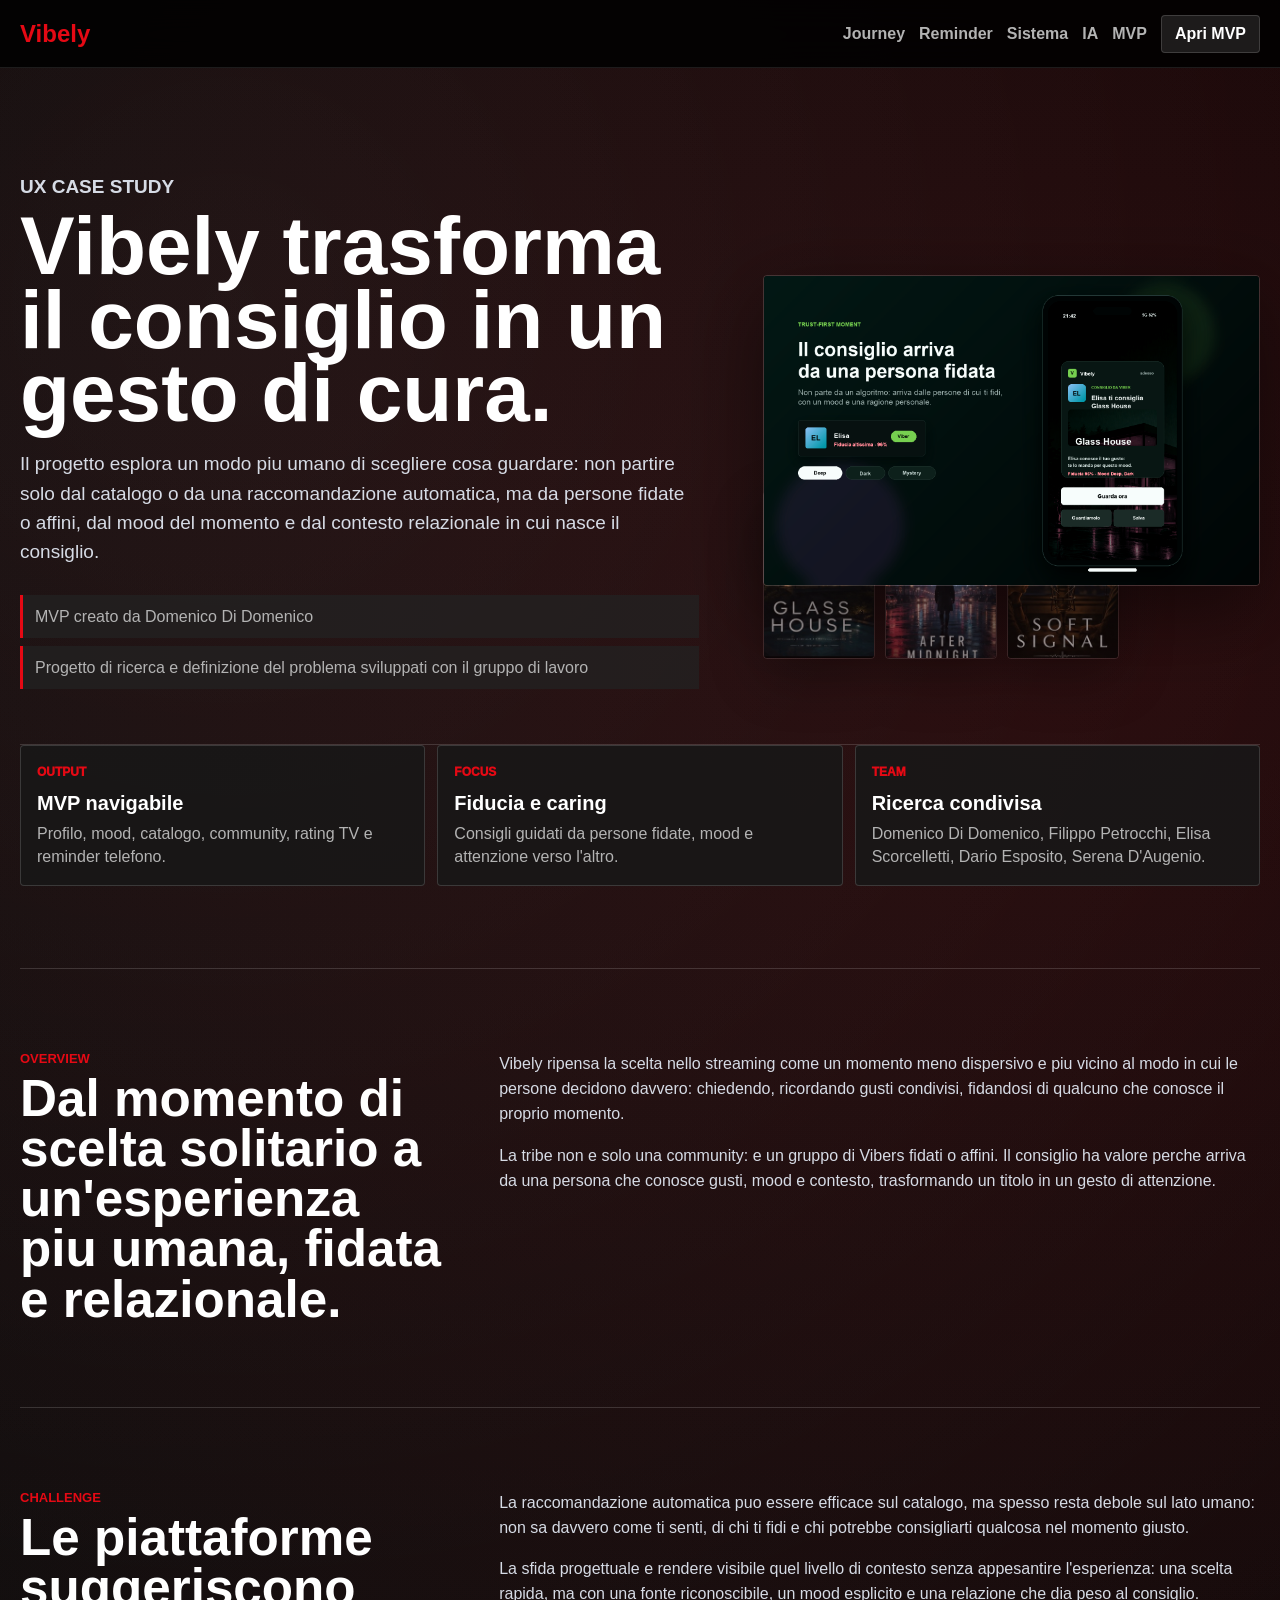
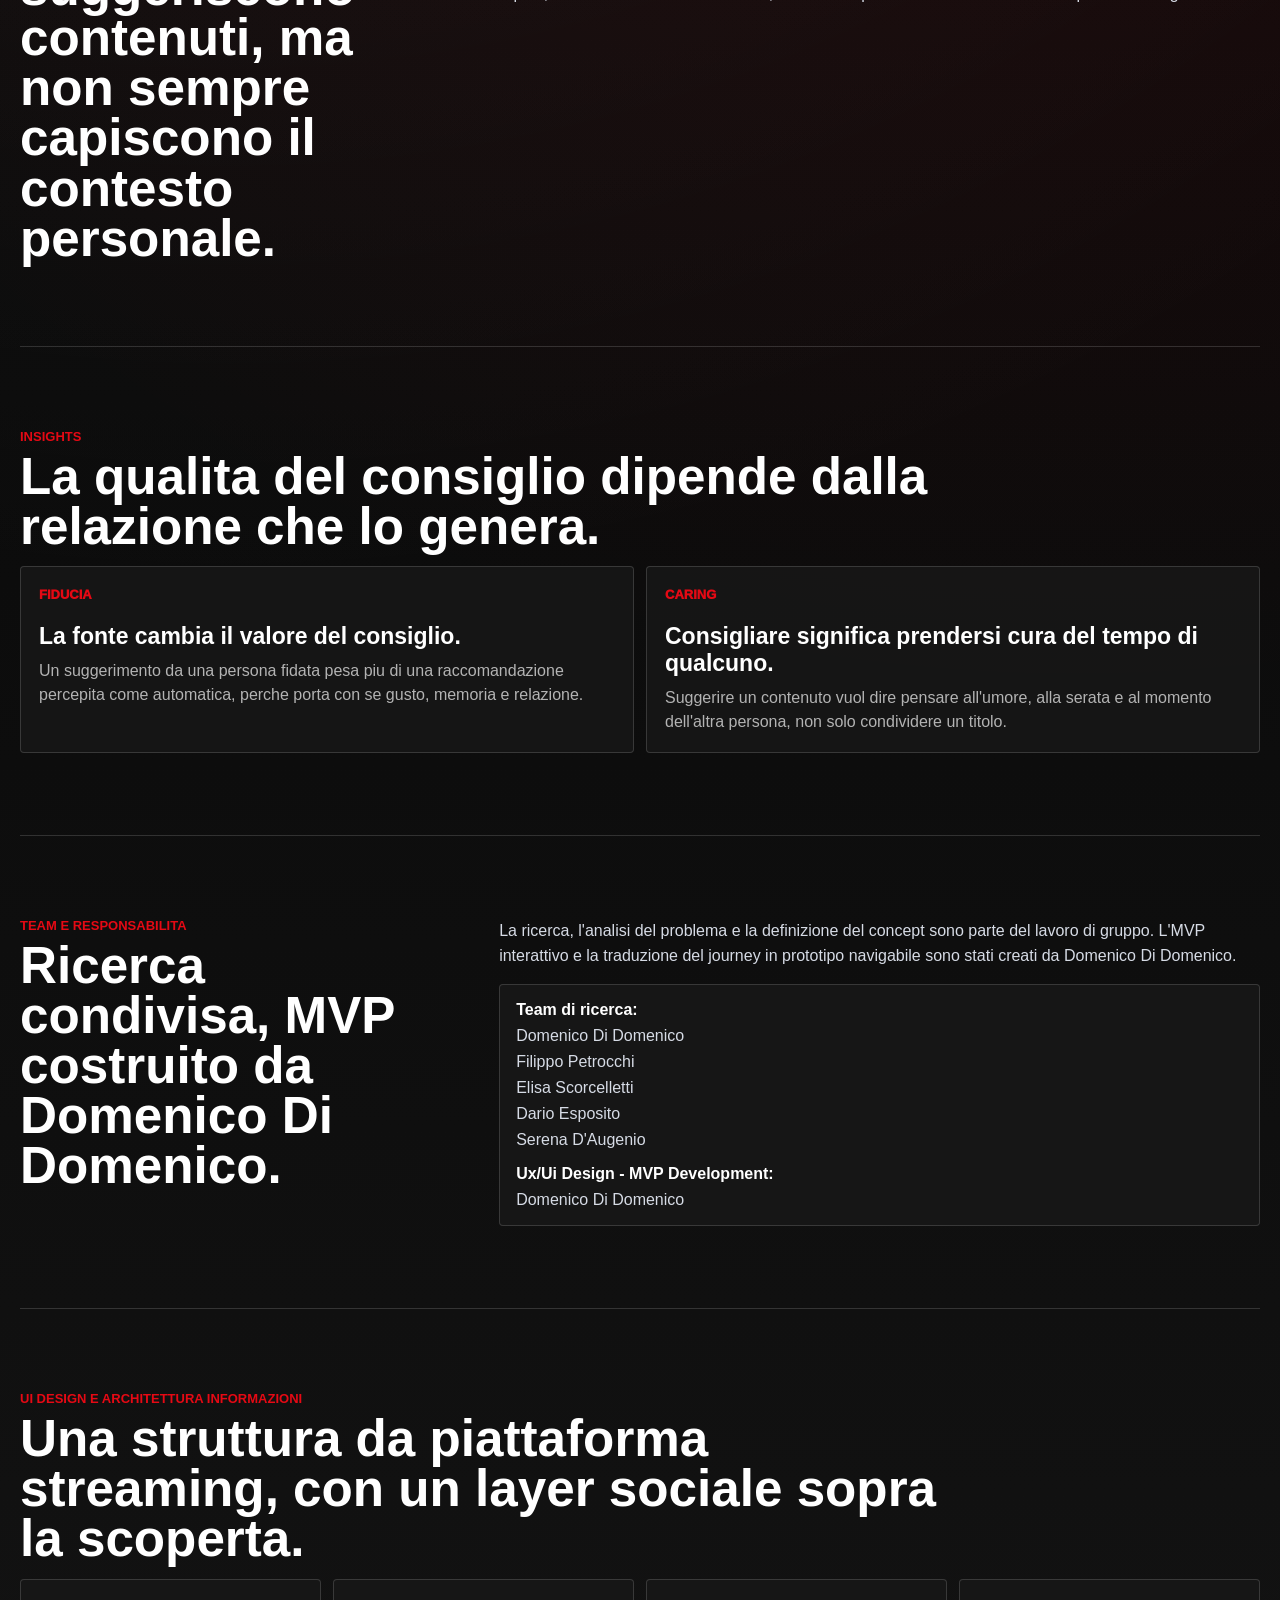
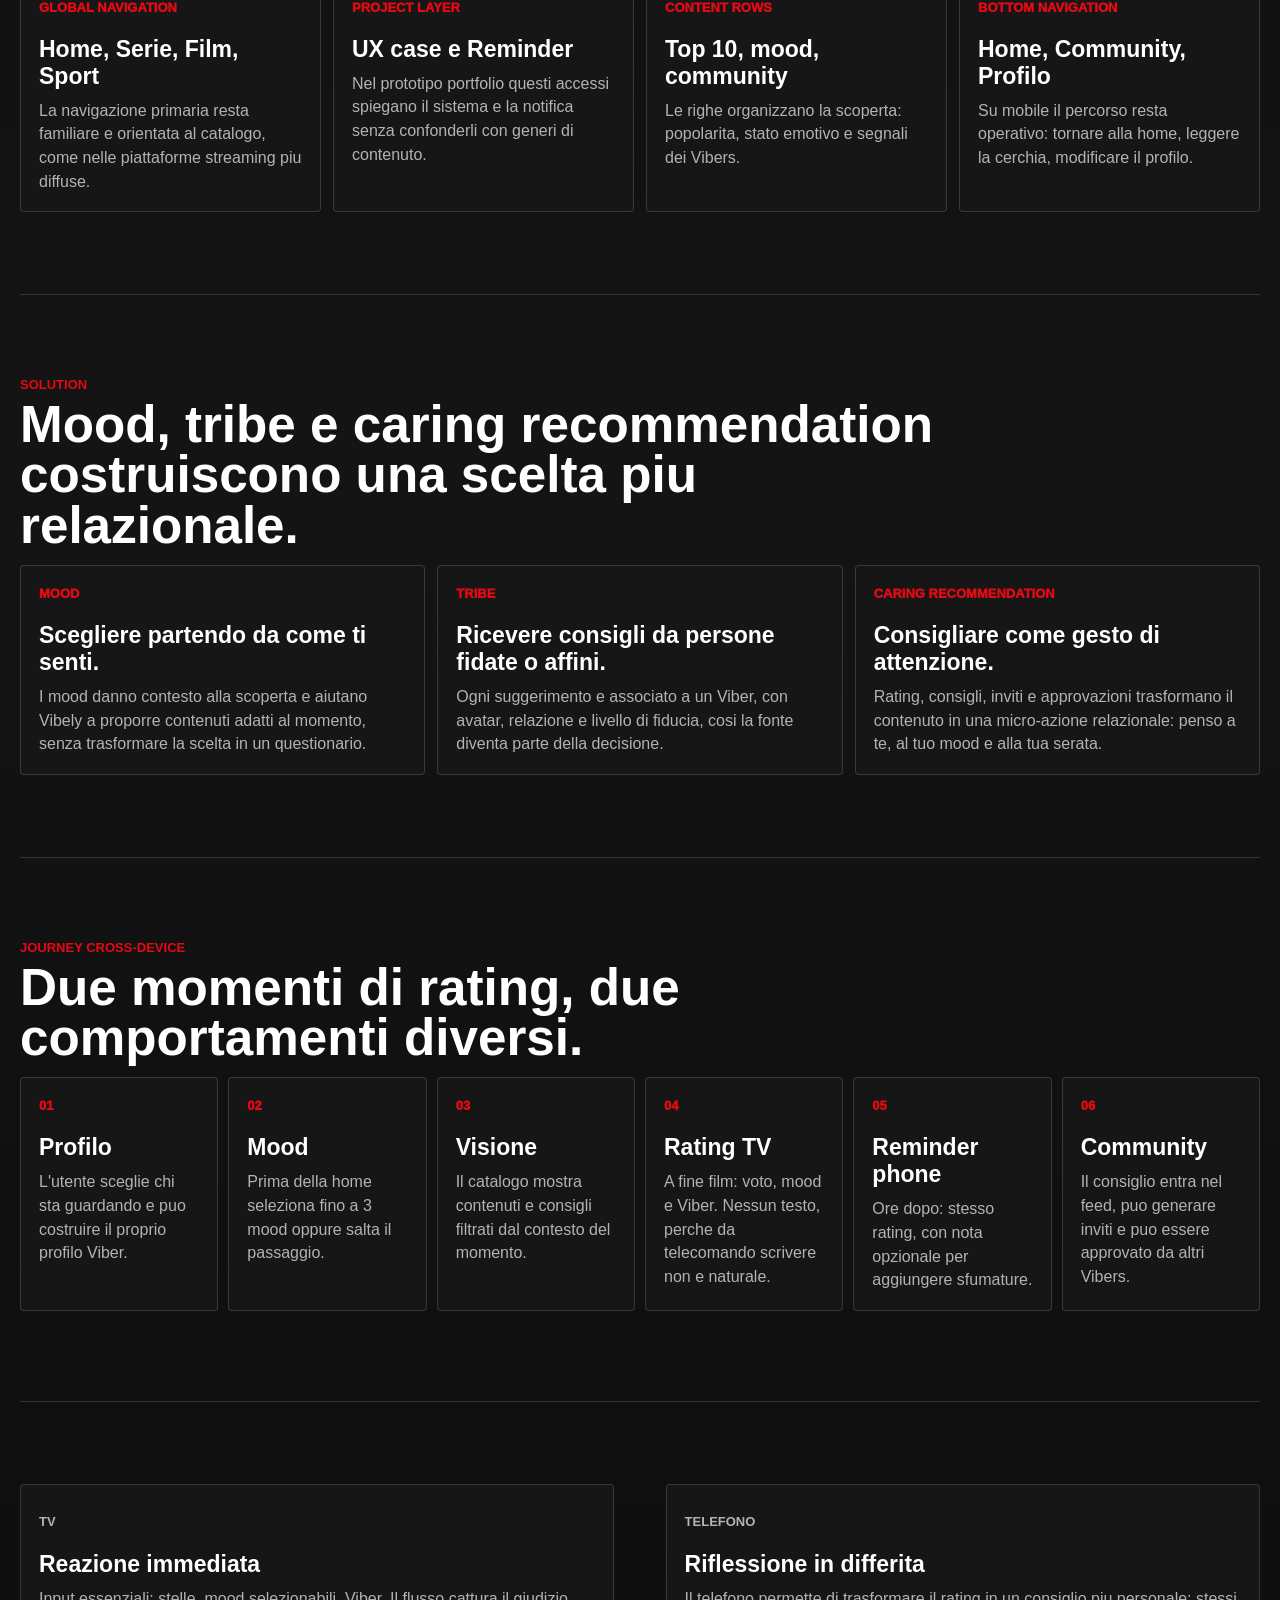
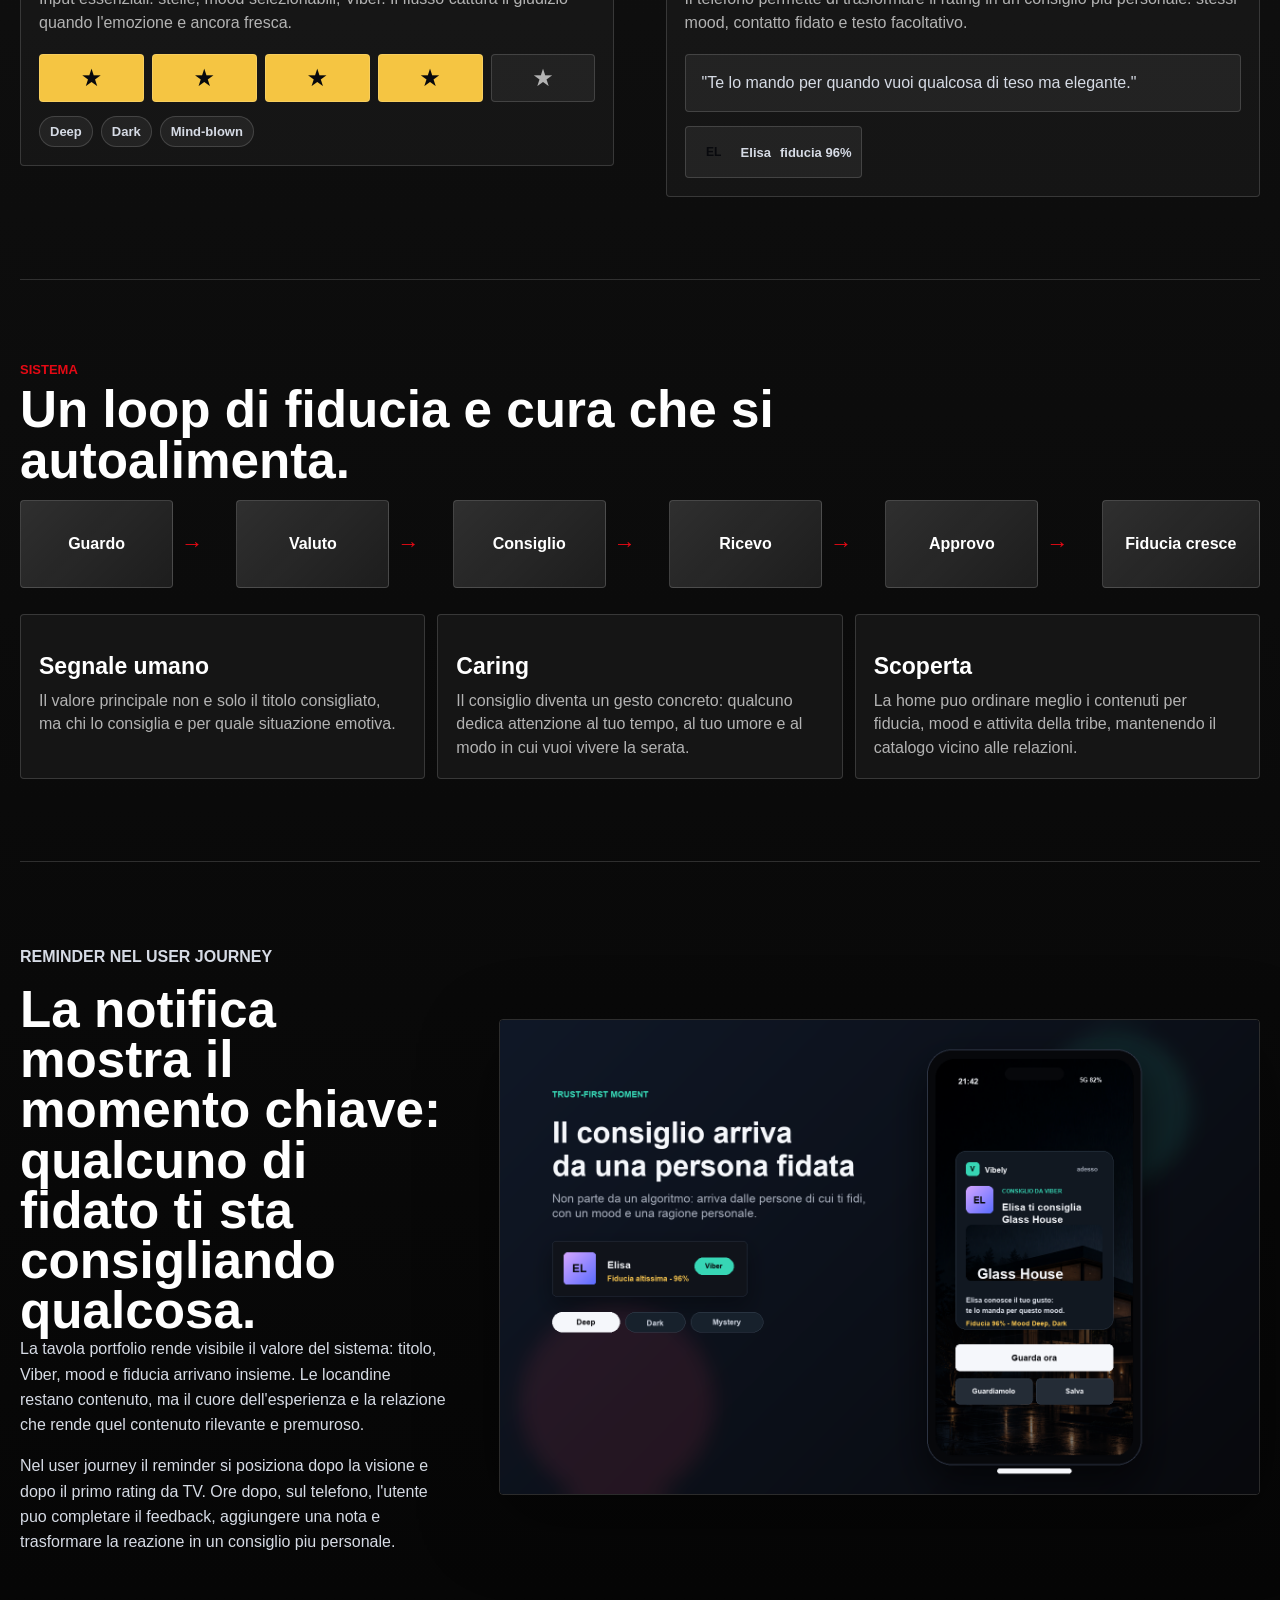
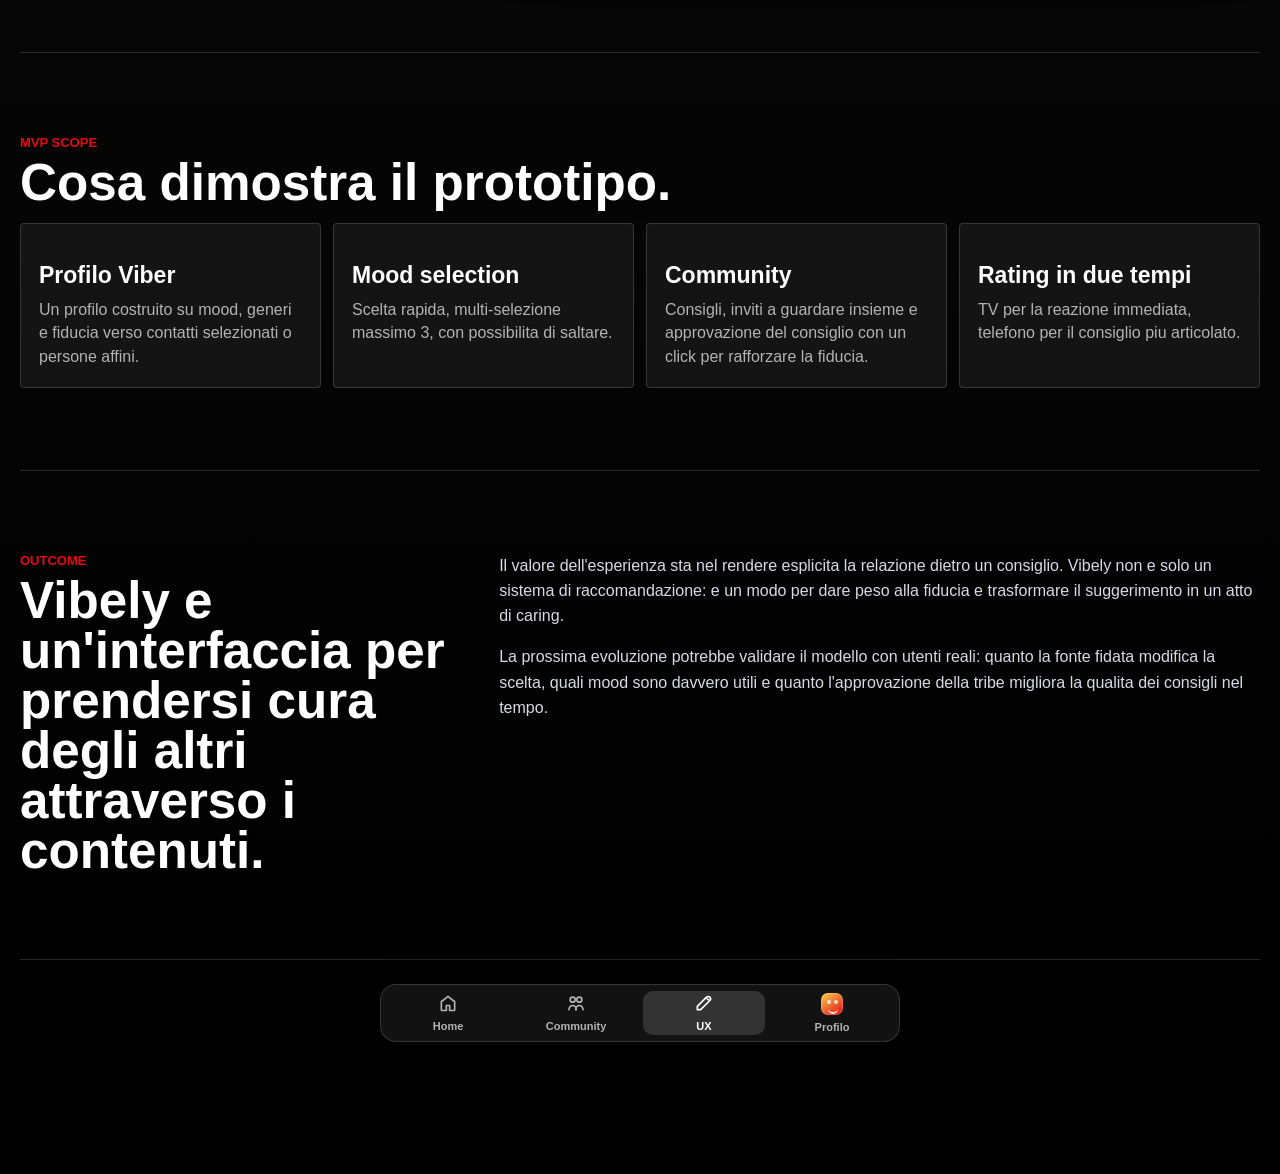
==== ux.html @ 6a9579b7 "Refine TV rating modal hierarchy" ====
<!doctype html>
<html lang="it">
  <head>
    <meta charset="utf-8" />
    <meta name="viewport" content="width=device-width, initial-scale=1" />
    <title>Vibely UX Case Study</title>
    <link rel="stylesheet" href="./styles.css?v=vibely-ui-8" />
  </head>
  <body class="ux-case-page">
    <main class="ux-case">
      <header class="ux-case-nav">
        <a class="wordmark" href="./index.html">Vibely</a>
        <nav aria-label="Navigazione case study">
          <a href="#journey">Journey</a>
          <a href="#reminder">Reminder</a>
          <a href="#system">Sistema</a>
          <a href="#information-architecture">IA</a>
          <a href="#mvp">MVP</a>
          <a class="ux-nav-cta" href="./index.html#home">Apri MVP</a>
        </nav>
      </header>

      <section class="ux-case-hero">
        <div class="ux-case-copy">
          <p class="eyebrow">UX case study</p>
          <h1>Vibely trasforma il consiglio in un gesto di cura.</h1>
          <p>
            Il progetto esplora un modo piu umano di scegliere cosa guardare: non partire solo dal catalogo o da una raccomandazione automatica, ma da persone fidate o affini, dal mood del momento e dal contesto relazionale in cui nasce il consiglio.
          </p>
          <div class="ux-credit-line">
            <span>MVP creato da Domenico Di Domenico</span>
            <span>Progetto di ricerca e definizione del problema sviluppati con il gruppo di lavoro</span>
          </div>
        </div>
        <figure class="ux-trust-visual" aria-label="Notifica di consiglio ricevuto e locandine fittizie Vibely">
          <img class="ux-notification-image" src="./assets/vibely-notifica-consiglio-portfolio.png" alt="Mockup portfolio della notifica di consiglio ricevuto da un Viber" />
          <div class="ux-poster-strip" aria-hidden="true">
            <img src="./assets/posters/glass-house.jpg" alt="" />
            <img src="./assets/posters/after-midnight.jpg" alt="" />
            <img src="./assets/posters/soft-signal.jpg" alt="" />
          </div>
        </figure>
      </section>

      <section class="ux-case-section ux-case-summary" aria-label="Sintesi progetto">
        <article>
          <span>Output</span>
          <strong>MVP navigabile</strong>
          <p>Profilo, mood, catalogo, community, rating TV e reminder telefono.</p>
        </article>
        <article>
          <span>Focus</span>
          <strong>Fiducia e caring</strong>
          <p>Consigli guidati da persone fidate, mood e attenzione verso l'altro.</p>
        </article>
        <article>
          <span>Team</span>
          <strong>Ricerca condivisa</strong>
          <p>Domenico Di Domenico, Filippo Petrocchi, Elisa Scorcelletti, Dario Esposito, Serena D'Augenio.</p>
        </article>
      </section>

      <section class="ux-case-section ux-two-columns">
        <div>
          <p class="eyebrow">Overview</p>
          <h2>Dal momento di scelta solitario a un'esperienza piu umana, fidata e relazionale.</h2>
        </div>
        <div class="ux-rich-text">
          <p>
            Vibely ripensa la scelta nello streaming come un momento meno dispersivo e piu vicino al modo in cui le persone decidono davvero: chiedendo, ricordando gusti condivisi, fidandosi di qualcuno che conosce il proprio momento.
          </p>
          <p>
            La tribe non e solo una community: e un gruppo di Vibers fidati o affini. Il consiglio ha valore perche arriva da una persona che conosce gusti, mood e contesto, trasformando un titolo in un gesto di attenzione.
          </p>
        </div>
      </section>

      <section class="ux-case-section ux-two-columns">
        <div>
          <p class="eyebrow">Challenge</p>
          <h2>Le piattaforme suggeriscono contenuti, ma non sempre capiscono il contesto personale.</h2>
        </div>
        <div class="ux-rich-text">
          <p>
            La raccomandazione automatica puo essere efficace sul catalogo, ma spesso resta debole sul lato umano: non sa davvero come ti senti, di chi ti fidi e chi potrebbe consigliarti qualcosa nel momento giusto.
          </p>
          <p>
            La sfida progettuale e rendere visibile quel livello di contesto senza appesantire l'esperienza: una scelta rapida, ma con una fonte riconoscibile, un mood esplicito e una relazione che dia peso al consiglio.
          </p>
        </div>
      </section>

      <section class="ux-case-section">
        <div class="section-head ux-section-head">
          <div>
            <p class="eyebrow">Insights</p>
            <h2>La qualita del consiglio dipende dalla relazione che lo genera.</h2>
          </div>
        </div>
        <div class="ux-principles ux-two-insights">
          <article>
            <span>Fiducia</span>
            <h3>La fonte cambia il valore del consiglio.</h3>
            <p>Un suggerimento da una persona fidata pesa piu di una raccomandazione percepita come automatica, perche porta con se gusto, memoria e relazione.</p>
          </article>
          <article>
            <span>Caring</span>
            <h3>Consigliare significa prendersi cura del tempo di qualcuno.</h3>
            <p>Suggerire un contenuto vuol dire pensare all'umore, alla serata e al momento dell'altra persona, non solo condividere un titolo.</p>
          </article>
        </div>
      </section>

      <section class="ux-case-section ux-two-columns">
        <div>
          <p class="eyebrow">Team e responsabilita</p>
          <h2>Ricerca condivisa, MVP costruito da Domenico Di Domenico.</h2>
        </div>
        <div class="ux-rich-text">
          <p>
            La ricerca, l'analisi del problema e la definizione del concept sono parte del lavoro di gruppo. L'MVP interattivo e la traduzione del journey in prototipo navigabile sono stati creati da Domenico Di Domenico.
          </p>
          <div class="team-callout">
            <strong>Team di ricerca:</strong>
            <span>Domenico Di Domenico</span>
            <span>Filippo Petrocchi</span>
            <span>Elisa Scorcelletti</span>
            <span>Dario Esposito</span>
            <span>Serena D'Augenio</span>
            <strong>Ux/Ui Design - MVP Development:</strong>
            <span>Domenico Di Domenico</span>
          </div>
        </div>
      </section>

      <section id="information-architecture" class="ux-case-section">
        <div class="section-head ux-section-head">
          <div>
            <p class="eyebrow">UI design e architettura informazioni</p>
            <h2>Una struttura da piattaforma streaming, con un layer sociale sopra la scoperta.</h2>
          </div>
        </div>
        <div class="ux-ia-grid">
          <article>
            <span>Global navigation</span>
            <h3>Home, Serie, Film, Sport</h3>
            <p>La navigazione primaria resta familiare e orientata al catalogo, come nelle piattaforme streaming piu diffuse.</p>
          </article>
          <article>
            <span>Project layer</span>
            <h3>UX case e Reminder</h3>
            <p>Nel prototipo portfolio questi accessi spiegano il sistema e la notifica senza confonderli con generi di contenuto.</p>
          </article>
          <article>
            <span>Content rows</span>
            <h3>Top 10, mood, community</h3>
            <p>Le righe organizzano la scoperta: popolarita, stato emotivo e segnali dei Vibers.</p>
          </article>
          <article>
            <span>Bottom navigation</span>
            <h3>Home, Community, Profilo</h3>
            <p>Su mobile il percorso resta operativo: tornare alla home, leggere la cerchia, modificare il profilo.</p>
          </article>
        </div>
      </section>

      <section class="ux-case-section">
        <div class="section-head ux-section-head">
          <div>
            <p class="eyebrow">Solution</p>
            <h2>Mood, tribe e caring recommendation costruiscono una scelta piu relazionale.</h2>
          </div>
        </div>
        <div class="ux-principles">
          <article>
            <span>Mood</span>
            <h3>Scegliere partendo da come ti senti.</h3>
            <p>I mood danno contesto alla scoperta e aiutano Vibely a proporre contenuti adatti al momento, senza trasformare la scelta in un questionario.</p>
          </article>
          <article>
            <span>Tribe</span>
            <h3>Ricevere consigli da persone fidate o affini.</h3>
            <p>Ogni suggerimento e associato a un Viber, con avatar, relazione e livello di fiducia, cosi la fonte diventa parte della decisione.</p>
          </article>
          <article>
            <span>Caring recommendation</span>
            <h3>Consigliare come gesto di attenzione.</h3>
            <p>Rating, consigli, inviti e approvazioni trasformano il contenuto in una micro-azione relazionale: penso a te, al tuo mood e alla tua serata.</p>
          </article>
        </div>
      </section>

      <section id="journey" class="ux-case-section">
        <div class="section-head ux-section-head">
          <div>
            <p class="eyebrow">Journey cross-device</p>
            <h2>Due momenti di rating, due comportamenti diversi.</h2>
          </div>
        </div>
        <div class="ux-journey-map">
          <article>
            <span>01</span>
            <h3>Profilo</h3>
            <p>L'utente sceglie chi sta guardando e puo costruire il proprio profilo Viber.</p>
          </article>
          <article>
            <span>02</span>
            <h3>Mood</h3>
            <p>Prima della home seleziona fino a 3 mood oppure salta il passaggio.</p>
          </article>
          <article>
            <span>03</span>
            <h3>Visione</h3>
            <p>Il catalogo mostra contenuti e consigli filtrati dal contesto del momento.</p>
          </article>
          <article>
            <span>04</span>
            <h3>Rating TV</h3>
            <p>A fine film: voto, mood e Viber. Nessun testo, perche da telecomando scrivere non e naturale.</p>
          </article>
          <article>
            <span>05</span>
            <h3>Reminder phone</h3>
            <p>Ore dopo: stesso rating, con nota opzionale per aggiungere sfumature.</p>
          </article>
          <article>
            <span>06</span>
            <h3>Community</h3>
            <p>Il consiglio entra nel feed, puo generare inviti e puo essere approvato da altri Vibers.</p>
          </article>
        </div>
      </section>

      <section class="ux-case-section ux-split-panel">
        <div class="ux-device-card">
          <p class="eyebrow">TV</p>
          <h3>Reazione immediata</h3>
          <p>Input essenziali: stelle, mood selezionabili, Viber. Il flusso cattura il giudizio quando l'emozione e ancora fresca.</p>
          <div class="ux-mini-control">
            <span class="is-active">★</span>
            <span class="is-active">★</span>
            <span class="is-active">★</span>
            <span class="is-active">★</span>
            <span>★</span>
          </div>
          <div class="ux-chip-row">
            <span>Deep</span>
            <span>Dark</span>
            <span>Mind-blown</span>
          </div>
        </div>
        <div class="ux-device-card">
          <p class="eyebrow">Telefono</p>
          <h3>Riflessione in differita</h3>
          <p>Il telefono permette di trasformare il rating in un consiglio piu personale: stessi mood, contatto fidato e testo facoltativo.</p>
          <div class="ux-note-preview">"Te lo mando per quando vuoi qualcosa di teso ma elegante."</div>
          <div class="ux-viber-mini">
            <span class="viber-avatar tiny-avatar">EL</span>
            <strong>Elisa</strong>
            <span>fiducia 96%</span>
          </div>
        </div>
      </section>

      <section id="system" class="ux-case-section">
        <div class="section-head ux-section-head">
          <div>
            <p class="eyebrow">Sistema</p>
            <h2>Un loop di fiducia e cura che si autoalimenta.</h2>
          </div>
        </div>
        <div class="ux-system-loop" aria-label="Loop del sistema Vibely">
          <div class="ux-loop-node">Guardo</div>
          <div class="ux-loop-arrow">→</div>
          <div class="ux-loop-node">Valuto</div>
          <div class="ux-loop-arrow">→</div>
          <div class="ux-loop-node">Consiglio</div>
          <div class="ux-loop-arrow">→</div>
          <div class="ux-loop-node">Ricevo</div>
          <div class="ux-loop-arrow">→</div>
          <div class="ux-loop-node">Approvo</div>
          <div class="ux-loop-arrow">→</div>
          <div class="ux-loop-node">Fiducia cresce</div>
        </div>
        <div class="ux-system-explainer">
          <article>
            <h3>Segnale umano</h3>
            <p>Il valore principale non e solo il titolo consigliato, ma chi lo consiglia e per quale situazione emotiva.</p>
          </article>
          <article>
            <h3>Caring</h3>
            <p>Il consiglio diventa un gesto concreto: qualcuno dedica attenzione al tuo tempo, al tuo umore e al modo in cui vuoi vivere la serata.</p>
          </article>
          <article>
            <h3>Scoperta</h3>
            <p>La home puo ordinare meglio i contenuti per fiducia, mood e attivita della tribe, mantenendo il catalogo vicino alle relazioni.</p>
          </article>
        </div>
      </section>

      <section id="reminder" class="ux-case-section ux-image-section">
        <div>
          <p class="eyebrow">Reminder nel user journey</p>
          <h2>La notifica mostra il momento chiave: qualcuno di fidato ti sta consigliando qualcosa.</h2>
          <p>
            La tavola portfolio rende visibile il valore del sistema: titolo, Viber, mood e fiducia arrivano insieme. Le locandine restano contenuto, ma il cuore dell'esperienza e la relazione che rende quel contenuto rilevante e premuroso.
          </p>
          <p>
            Nel user journey il reminder si posiziona dopo la visione e dopo il primo rating da TV. Ore dopo, sul telefono, l'utente puo completare il feedback, aggiungere una nota e trasformare la reazione in un consiglio piu personale.
          </p>
        </div>
        <figure>
          <img src="./assets/vibely-notifica-consiglio-portfolio.png" alt="Mockup portfolio della notifica di consiglio ricevuto da un Viber" />
        </figure>
      </section>

      <section id="mvp" class="ux-case-section">
        <div class="section-head ux-section-head">
          <div>
            <p class="eyebrow">MVP scope</p>
            <h2>Cosa dimostra il prototipo.</h2>
          </div>
        </div>
        <div class="ux-scope-grid">
          <article>
            <h3>Profilo Viber</h3>
            <p>Un profilo costruito su mood, generi e fiducia verso contatti selezionati o persone affini.</p>
          </article>
          <article>
            <h3>Mood selection</h3>
            <p>Scelta rapida, multi-selezione massimo 3, con possibilita di saltare.</p>
          </article>
          <article>
            <h3>Community</h3>
            <p>Consigli, inviti a guardare insieme e approvazione del consiglio con un click per rafforzare la fiducia.</p>
          </article>
          <article>
            <h3>Rating in due tempi</h3>
            <p>TV per la reazione immediata, telefono per il consiglio piu articolato.</p>
          </article>
        </div>
      </section>

      <section class="ux-case-section ux-two-columns ux-closing">
        <div>
          <p class="eyebrow">Outcome</p>
          <h2>Vibely e un'interfaccia per prendersi cura degli altri attraverso i contenuti.</h2>
        </div>
        <div class="ux-rich-text">
          <p>
            Il valore dell'esperienza sta nel rendere esplicita la relazione dietro un consiglio. Vibely non e solo un sistema di raccomandazione: e un modo per dare peso alla fiducia e trasformare il suggerimento in un atto di caring.
          </p>
          <p>
            La prossima evoluzione potrebbe validare il modello con utenti reali: quanto la fonte fidata modifica la scelta, quali mood sono davvero utili e quanto l'approvazione della tribe migliora la qualita dei consigli nel tempo.
          </p>
        </div>
      </section>

      <nav class="bottom-nav ux-bottom-nav" aria-label="Navigazione principale">
        <a class="bottom-nav-item" href="./index.html#home">
          <span class="bottom-nav-icon" aria-hidden="true">
            <svg viewBox="0 0 24 24"><path d="M4 10.5 12 4l8 6.5V20a1 1 0 0 1-1 1h-5v-6h-4v6H5a1 1 0 0 1-1-1z" /></svg>
          </span>
          <span>Home</span>
        </a>
        <a class="bottom-nav-item" href="./index.html#communitySection">
          <span class="bottom-nav-icon" aria-hidden="true">
            <svg viewBox="0 0 24 24"><path d="M8 11a3 3 0 1 0 0-6 3 3 0 0 0 0 6Zm8 0a3 3 0 1 0 0-6 3 3 0 0 0 0 6ZM3.5 20c.5-3.2 2-5 4.5-5s4 1.8 4.5 5M11.5 20c.5-3.2 2-5 4.5-5s4 1.8 4.5 5" /></svg>
          </span>
          <span>Community</span>
        </a>
        <a class="bottom-nav-item is-active" href="./ux.html">
          <span class="bottom-nav-icon" aria-hidden="true">
            <svg viewBox="0 0 24 24"><path d="M4 20h4l11-11a2.8 2.8 0 0 0-4-4L4 16v4Zm11-14 3 3" /></svg>
          </span>
          <span>UX</span>
        </a>
        <a class="bottom-nav-item" href="./index.html#profiles">
          <span class="bottom-profile-face" aria-hidden="true"></span>
          <span>Profilo</span>
        </a>
      </nav>
    </main>
  </body>
</html>
---- styles.css ----
:root {
  color-scheme: dark;
  --bg: #000000;
  --panel: #181818;
  --panel-strong: #232323;
  --ink: #ffffff;
  --muted: #b3b3b3;
  --soft: #808080;
  --line: rgba(255, 255, 255, 0.15);
  --accent: #e50914;
  --accent-2: #e50914;
  --accent-soft: rgba(229, 9, 20, 0.16);
  --accent-line: rgba(229, 9, 20, 0.42);
  --gold: #f5c542;
  --grey-900: #141414;
  --grey-850: #181818;
  --grey-800: #232323;
  --grey-700: #2a2a2a;
  --grey-600: #333333;
  --white-15: rgba(255, 255, 255, 0.15);
  --white-20: rgba(255, 255, 255, 0.2);
  --white-30: rgba(255, 255, 255, 0.3);
  --white-50: rgba(255, 255, 255, 0.5);
  --radius: 4px;
  font-family: "Helvetica Neue", Arial, system-ui, -apple-system, BlinkMacSystemFont, "Segoe UI", sans-serif;
}

* {
  box-sizing: border-box;
}

html {
  width: 100%;
  overflow-x: hidden;
}

body {
  margin: 0;
  width: 100%;
  min-height: 100vh;
  overflow-x: hidden;
  background: var(--bg);
  color: var(--ink);
}

button,
input {
  font: inherit;
}

button {
  cursor: pointer;
}

button:hover,
a:hover {
  transition: background-color 160ms ease, border-color 160ms ease, color 160ms ease, transform 160ms ease;
}

.sr-only {
  position: absolute;
  width: 1px;
  height: 1px;
  margin: -1px;
  overflow: hidden;
  clip: rect(0 0 0 0);
  white-space: nowrap;
  border: 0;
  padding: 0;
}

.hidden {
  display: none !important;
}

.app {
  min-height: 100vh;
  width: 100%;
  overflow-x: hidden;
}

.profile-view {
  min-height: 100vh;
  display: grid;
  place-items: center;
  padding: 88px 48px 72px;
  background:
    radial-gradient(circle at 52% 10%, rgba(255, 255, 255, 0.055), transparent 28%),
    radial-gradient(circle at 14% 16%, rgba(229, 9, 20, 0.12), transparent 24%),
    linear-gradient(180deg, #141414 0%, #0b0b0b 46%, #000000 100%);
  position: relative;
  overflow: hidden;
}

.profile-view::before {
  content: "";
  position: absolute;
  inset: 0;
  height: auto;
  background:
    linear-gradient(90deg, rgba(255, 255, 255, 0.035) 0 1px, transparent 1px 120px),
    linear-gradient(180deg, rgba(255, 255, 255, 0.025), transparent 42%);
  opacity: 0.16;
  pointer-events: none;
}

.brand-mark {
  position: absolute;
  top: 28px;
  left: 32px;
  color: var(--accent);
  font-size: 28px;
  font-weight: 800;
  letter-spacing: 0;
  z-index: 1;
}

.profile-feature {
  display: none;
  position: absolute;
  left: clamp(24px, 6vw, 90px);
  top: 20vh;
  z-index: 1;
  max-width: 520px;
  color: var(--ink);
}

.profile-feature strong {
  display: block;
  margin-top: 14px;
  font-size: clamp(46px, 7vw, 92px);
  line-height: 0.92;
}

.profile-feature p {
  margin: 12px 0 0;
  color: #d6dbe5;
  font-size: clamp(17px, 2vw, 22px);
  line-height: 1.35;
}

.top-badge {
  width: fit-content;
  display: inline-flex;
  align-items: center;
  min-height: 30px;
  border-radius: 4px;
  color: #fff;
  background: #e50914;
  padding: 0 9px;
  font-size: 12px;
  font-weight: 950;
  text-transform: uppercase;
}

.profile-panel {
  width: min(1040px, 100%);
  position: relative;
  z-index: 1;
  text-align: center;
}

.profile-panel h1 {
  margin: 0 0 34px;
  color: rgba(255, 255, 255, 0.9);
  font-size: clamp(42px, 4.2vw, 66px);
  font-weight: 500;
  line-height: 1.04;
  letter-spacing: 0;
}

.profiles {
  display: grid;
  grid-template-columns: repeat(5, minmax(126px, 1fr));
  gap: clamp(18px, 2.1vw, 34px);
}

.profile-card {
  border: 1px solid transparent;
  background: transparent;
  color: var(--muted);
  display: grid;
  gap: 14px;
  justify-items: center;
  min-width: 0;
  padding: 0;
  font-size: clamp(17px, 1.5vw, 24px);
  font-weight: 700;
  line-height: 1.15;
}

.profile-card:hover,
.profile-card:focus-visible {
  color: var(--ink);
  outline: none;
}

.profile-card:hover .avatar,
.profile-card:focus-visible .avatar,
.profile-card:hover .add-icon,
.profile-card:focus-visible .add-icon,
.profile-card:hover .edit-icon,
.profile-card:focus-visible .edit-icon {
  border-color: rgba(255, 255, 255, 0.92);
  transform: scale(1.04);
}

.avatar,
.add-icon,
.edit-icon {
  width: clamp(126px, 10vw, 168px);
  aspect-ratio: 1;
  border: 4px solid rgba(255, 255, 255, 0.08);
  border-radius: var(--radius);
  display: grid;
  place-items: center;
  transition: 180ms ease;
}

.avatar {
  position: relative;
  overflow: hidden;
}

.avatar::before,
.avatar::after {
  content: "";
  position: absolute;
}

.avatar::before {
  width: 18%;
  height: 18%;
  top: 31%;
  left: 24%;
  border-radius: 999px;
  background: rgba(255, 255, 255, 0.72);
  box-shadow: 54px 0 0 rgba(255, 255, 255, 0.72);
}

.avatar::after {
  width: 48%;
  height: 18%;
  left: 27%;
  top: 55%;
  border-bottom: 6px solid rgba(255, 255, 255, 0.78);
  border-radius: 0 0 999px 999px;
}

.avatar-one {
  background: linear-gradient(145deg, #f5d34a 0%, #f6a81a 42%, #e50914 100%);
}

.avatar-two {
  background: linear-gradient(145deg, #7c3aed 0%, #ec4899 100%);
}

.avatar-three {
  background:
    linear-gradient(90deg, rgba(255, 255, 255, 0.18), transparent 24%),
    linear-gradient(145deg, #22c1c3 0%, #2f80ed 48%, #b79cff 100%);
}

.add-icon {
  color: var(--muted);
  background: transparent;
  font-size: 76px;
  line-height: 1;
}

.edit-icon {
  color: var(--ink);
  background: var(--grey-700);
  font-size: 42px;
}

.builder-entry {
  margin-top: 34px;
  min-height: 46px;
  border: 1px solid var(--line);
  border-radius: var(--radius);
  color: var(--ink);
  background: rgba(255, 255, 255, 0.08);
  padding: 0 18px;
  font-weight: 850;
}

.case-study-link {
  width: fit-content;
  min-height: 44px;
  display: inline-flex;
  align-items: center;
  justify-content: center;
  margin-top: 22px;
  border: 1px solid rgba(255, 255, 255, 0.34);
  border-radius: var(--radius);
  color: var(--ink);
  background: transparent;
  padding: 0 18px;
  text-decoration: none;
  font-size: 16px;
  font-weight: 700;
}

.case-study-link:hover,
.case-study-link:focus-visible,
.builder-entry:hover,
.builder-entry:focus-visible {
  border-color: var(--white-50);
  background: rgba(255, 255, 255, 0.12);
}

.mood-entry-view {
  height: 100dvh;
  min-height: 100dvh;
  overflow: hidden;
  background:
    radial-gradient(circle at 18% 18%, rgba(229, 9, 20, 0.2), transparent 28%),
    radial-gradient(circle at 82% 22%, rgba(255, 255, 255, 0.08), transparent 24%),
    linear-gradient(140deg, #181818 0%, #000000 72%);
}

.mood-entry-shell {
  width: min(1120px, calc(100% - 36px));
  height: calc(100dvh - 72px);
  margin: 0 auto;
  padding: clamp(24px, 4vh, 42px) 0 18px;
  display: grid;
  grid-template-rows: auto auto auto minmax(0, 1fr) auto;
  overflow: hidden;
}

.mood-entry-shell h1 {
  max-width: 780px;
  margin: 0;
  font-size: clamp(42px, 5.6vw, 78px);
  line-height: 0.98;
}

.mood-entry-shell > p:not(.eyebrow) {
  max-width: 620px;
  color: #d6dbe5;
  font-size: 16px;
  line-height: 1.45;
  margin: 14px 0 0;
}

.mood-entry-grid {
  display: grid;
  grid-template-columns: repeat(4, minmax(0, 1fr));
  gap: 12px;
  min-height: 0;
  margin-top: 22px;
  overflow-y: auto;
  padding-bottom: 8px;
  scrollbar-width: thin;
}

.mood-card {
  min-height: 118px;
  border: 1px solid rgba(255, 255, 255, 0.2);
  border-radius: var(--radius);
  color: var(--ink);
  background:
    linear-gradient(135deg, rgba(255, 255, 255, 0.08), rgba(255, 255, 255, 0.02)),
    var(--mood-bg);
  padding: 16px;
  text-align: left;
  display: grid;
  align-content: end;
  position: relative;
  overflow: hidden;
}

.mood-card::before {
  content: "";
  position: absolute;
  inset: 0;
  background: radial-gradient(circle at 78% 20%, rgba(255, 255, 255, 0.26), transparent 22%);
  opacity: 0.58;
}

.mood-card.is-selected {
  border-color: var(--accent-2);
  background:
    linear-gradient(135deg, rgba(255, 255, 255, 0.26), rgba(0, 0, 0, 0.02)),
    var(--mood-bg);
  box-shadow:
    inset 0 0 0 3px rgba(255, 255, 255, 0.76),
    0 6px 0 rgba(0, 0, 0, 0.82);
}

.mood-card.is-selected::after {
  content: "";
  position: absolute;
  top: 12px;
  right: 12px;
  z-index: 2;
  width: 10px;
  height: 16px;
  border-right: 3px solid var(--ink);
  border-bottom: 3px solid var(--ink);
  transform: rotate(45deg);
}

.mood-card strong,
.mood-card span {
  position: relative;
}

.mood-card strong {
  display: block;
  font-size: 20px;
}

.mood-card span {
  display: block;
  color: rgba(245, 247, 251, 0.72);
  margin-top: 6px;
}

.mood-entry-actions {
  display: flex;
  flex-wrap: wrap;
  gap: 10px;
  margin-top: 14px;
}

.builder-view {
  min-height: 100vh;
  background:
    radial-gradient(circle at 14% 18%, rgba(229, 9, 20, 0.14), transparent 28%),
    radial-gradient(circle at 82% 24%, rgba(229, 9, 20, 0.14), transparent 28%),
    linear-gradient(140deg, #141414 0%, #000000 70%);
}

.builder-topbar {
  display: flex;
  align-items: center;
  gap: 16px;
  min-height: 72px;
  padding: 14px clamp(16px, 4vw, 54px);
  border-bottom: 0;
  background: rgba(0, 0, 0, 0.82);
  backdrop-filter: blur(16px);
}

.topbar-skip {
  min-height: 44px;
  margin-left: auto;
  border: 1px solid var(--line);
  border-radius: var(--radius);
  color: var(--ink);
  background: rgba(255, 255, 255, 0.1);
  padding: 0 16px;
  font-weight: 820;
}

.builder-shell {
  width: min(1180px, calc(100% - 36px));
  margin: 0 auto;
  padding: 48px 0 72px;
  display: grid;
  grid-template-columns: minmax(280px, 0.82fr) minmax(0, 1.18fr);
  gap: 18px;
  align-items: start;
}

.builder-intro,
.builder-form {
  border: 1px solid rgba(255, 255, 255, 0.12);
  border-radius: var(--radius);
  background: rgba(24, 24, 24, 0.86);
  backdrop-filter: blur(18px);
}

.builder-intro {
  padding: clamp(22px, 4vw, 34px);
  position: sticky;
  top: 92px;
}

.builder-intro h1 {
  margin: 0;
  font-size: clamp(40px, 6vw, 76px);
  line-height: 0.95;
  letter-spacing: 0;
}

.builder-intro p {
  color: #d6dbe5;
  line-height: 1.55;
}

.viber-preview {
  margin-top: 28px;
  padding: 14px;
  border: 1px solid rgba(255, 255, 255, 0.15);
  border-radius: var(--radius);
  background: rgba(255, 255, 255, 0.07);
  display: grid;
  grid-template-columns: 58px 1fr;
  gap: 12px;
  align-items: center;
}

.preview-avatar {
  width: 58px;
  height: 58px;
  background: linear-gradient(135deg, #f5d34a, #e50914);
}

.viber-preview strong {
  display: block;
  font-size: 21px;
}

.viber-preview p {
  margin: 4px 0 0;
  color: var(--muted);
}

.builder-form {
  padding: clamp(18px, 3vw, 28px);
}

.builder-group {
  margin-top: 18px;
}

.builder-chips {
  display: flex;
  flex-wrap: wrap;
  gap: 9px;
}

.builder-chip {
  min-height: 44px;
  border: 1px solid rgba(255, 255, 255, 0.2);
  border-radius: 999px;
  color: var(--muted);
  background: rgba(255, 255, 255, 0.06);
  padding: 0 14px;
  font-weight: 760;
  position: relative;
}

.builder-chip.is-selected {
  border-color: transparent;
  color: var(--ink);
  background: var(--accent);
  padding-left: 30px;
}

.builder-chip.is-selected::before,
.choice-chip.is-selected::before {
  content: "";
  position: absolute;
  left: 13px;
  top: 50%;
  width: 6px;
  height: 10px;
  border-right: 2px solid currentColor;
  border-bottom: 2px solid currentColor;
  transform: translateY(-58%) rotate(45deg);
}

.trust-builder-list {
  display: grid;
  gap: 12px;
}

.trust-row {
  display: grid;
  grid-template-columns: 52px minmax(120px, 1fr) 180px 48px;
  gap: 12px;
  align-items: center;
  border: 1px solid var(--line);
  border-radius: var(--radius);
  background: rgba(255, 255, 255, 0.055);
  padding: 10px;
}

.trust-row input[type="range"] {
  width: 100%;
  min-height: 44px;
  accent-color: var(--accent);
}

.trust-value {
  color: var(--gold);
  font-weight: 900;
  text-align: right;
}

.builder-actions {
  display: flex;
  flex-wrap: wrap;
  gap: 10px;
  margin-top: 22px;
}

.home-view {
  min-height: 100vh;
  width: 100%;
  overflow-x: hidden;
  background: linear-gradient(180deg, #000000 0%, #141414 52%, #000000 100%);
}

.topbar {
  position: sticky;
  top: 0;
  z-index: 8;
  width: 100%;
  max-width: 100%;
  display: grid;
  grid-template-columns: auto auto minmax(360px, 1fr) minmax(150px, 260px);
  align-items: center;
  gap: 18px;
  min-height: 68px;
  padding: 12px clamp(22px, 4vw, 58px);
  background: linear-gradient(180deg, rgba(0, 0, 0, 0.96), rgba(0, 0, 0, 0.74));
  border-bottom: 0;
  backdrop-filter: blur(12px);
  overflow: hidden;
}

.wordmark {
  color: var(--accent);
  font-size: 28px;
  font-weight: 900;
}

.nav-tabs,
.mood-tabs {
  display: flex;
  align-items: center;
  gap: 8px;
  width: 100%;
  min-width: 0;
  max-width: 100%;
}

.nav-tab,
.mood-chip,
.text-button {
  border: 0;
  color: var(--muted);
  background: transparent;
  border-radius: 999px;
  font-weight: 500;
}

.nav-tab {
  flex: 0 0 auto;
  display: inline-flex;
  align-items: center;
  justify-content: center;
  min-height: 44px;
  padding: 0 15px;
  text-decoration: none;
  white-space: nowrap;
  position: relative;
}

.nav-tab.is-active,
.mood-chip.is-active {
  color: var(--ink);
  background: var(--grey-600);
  box-shadow: none;
}

.nav-link {
  border: 1px solid var(--line);
  color: #d6dbe5;
}

.nav-case-link {
  border-color: var(--accent-line);
  color: #ffffff;
  background: var(--accent-soft);
}

.nav-reminder-link {
  border-color: var(--accent-line);
  color: #ffffff;
  background: var(--accent-soft);
}

.nav-tab,
.mood-chip,
.bottom-nav-item,
.nav-link,
.nav-case-link,
.nav-reminder-link,
.ux-nav-cta {
  -webkit-tap-highlight-color: rgba(255, 255, 255, 0.14);
}

.nav-tab:hover,
.nav-tab:active,
.nav-tab:focus-visible,
.nav-tab.is-active,
.mood-chip:hover,
.mood-chip:active,
.mood-chip:focus-visible,
.mood-chip.is-active,
.bottom-nav-item:hover,
.bottom-nav-item:active,
.bottom-nav-item:focus-visible,
.bottom-nav-item.is-active {
  border-color: rgba(255, 255, 255, 0.24) !important;
  color: #ffffff !important;
  background: var(--grey-600) !important;
  box-shadow: none !important;
}

.nav-case-link,
.nav-reminder-link,
.nav-case-link:hover,
.nav-case-link:active,
.nav-case-link:focus-visible,
.nav-reminder-link:hover,
.nav-reminder-link:active,
.nav-reminder-link:focus-visible,
.nav-case-link.is-active,
.nav-reminder-link.is-active {
  border-color: rgba(229, 9, 20, 0.62) !important;
  color: #ffffff !important;
  background: rgba(229, 9, 20, 0.2) !important;
  box-shadow: none !important;
}

.ux-nav-cta:hover,
.ux-nav-cta:active,
.ux-nav-cta:focus-visible {
  border-color: rgba(255, 255, 255, 0.38) !important;
  color: #ffffff !important;
  background: var(--grey-700) !important;
  box-shadow: none !important;
}

.search {
  display: flex;
  align-items: center;
  gap: 8px;
  width: 100%;
  min-width: 0;
  max-width: 100%;
  min-height: 40px;
  padding: 0 12px;
  border: 1px solid rgba(255, 255, 255, 0.24);
  border-radius: 999px;
  color: var(--muted);
  background: rgba(0, 0, 0, 0.3);
}

.search input {
  min-width: 0;
  width: 100%;
  min-height: 44px;
  color: var(--ink);
  border: 0;
  outline: 0;
  background: transparent;
}

.icon-button {
  width: 44px;
  height: 44px;
  border-radius: 999px;
  border: 1px solid rgba(255, 255, 255, 0.18);
  color: var(--ink);
  background: rgba(255, 255, 255, 0.12);
  display: grid;
  place-items: center;
  font-size: 23px;
}

.hero {
  min-height: 580px;
  position: relative;
  display: grid;
  grid-template-columns: minmax(0, 1fr) 260px;
  align-items: end;
  gap: 24px;
  padding: 120px clamp(18px, 5vw, 72px) 48px;
  overflow: hidden;
  border-bottom: 1px solid var(--line);
}

.hero::after {
  content: "";
  position: absolute;
  inset: 0;
  background:
    linear-gradient(90deg, rgba(0, 0, 0, 0.95) 0%, rgba(0, 0, 0, 0.58) 42%, rgba(0, 0, 0, 0.08) 100%),
    linear-gradient(0deg, rgba(0, 0, 0, 1), rgba(0, 0, 0, 0) 40%);
  pointer-events: none;
}

.hero-art {
  position: absolute;
  inset: 0;
  background:
    radial-gradient(circle at 74% 38%, rgba(255, 255, 255, 0.1), transparent 18%),
    radial-gradient(circle at 78% 30%, rgba(255, 255, 255, 0.08), transparent 16%),
    linear-gradient(125deg, #191919 0%, #080808 40%, #141414 100%);
}

.poster-hero-art {
  background:
    linear-gradient(90deg, rgba(0, 0, 0, 0.98) 0%, rgba(0, 0, 0, 0.72) 30%, rgba(0, 0, 0, 0.12) 72%, rgba(0, 0, 0, 0.3) 100%),
    linear-gradient(0deg, rgba(0, 0, 0, 1) 0%, rgba(0, 0, 0, 0.54) 24%, rgba(0, 0, 0, 0) 56%),
    url("./assets/posters/after-midnight.jpg"),
    linear-gradient(125deg, #191919 0%, #080808 40%, #141414 100%);
  background-position: center, center, center right 20%, center;
  background-size: cover, cover, cover, cover;
  background-repeat: no-repeat;
}

.poster-hero-art::before {
  opacity: 0.18;
}

.hero-art::before {
  content: "";
  position: absolute;
  inset: 16% 8% 18% 46%;
  border-radius: 50%;
  background:
    linear-gradient(130deg, rgba(255, 255, 255, 0.18), transparent 40%),
    radial-gradient(circle at 50% 50%, rgba(255, 255, 255, 0.16), transparent 36%);
  box-shadow: 0 0 120px rgba(255, 255, 255, 0.08);
  transform: rotate(-16deg);
}

.beam {
  position: absolute;
  width: 42vw;
  height: 8vh;
  right: 7vw;
  border-radius: 999px;
  filter: blur(8px);
  opacity: 0.5;
}

.beam-one {
  top: 27%;
  background: linear-gradient(90deg, transparent, rgba(255, 255, 255, 0.16), transparent);
  transform: rotate(-18deg);
}

.beam-two {
  top: 46%;
  background: linear-gradient(90deg, transparent, rgba(255, 255, 255, 0.12), transparent);
  transform: rotate(13deg);
}

.city-line {
  position: absolute;
  right: 0;
  bottom: 0;
  width: 68%;
  height: 42%;
  background:
    linear-gradient(to top, rgba(0, 0, 0, 0.5), transparent),
    repeating-linear-gradient(90deg, rgba(255, 255, 255, 0.14) 0 1px, transparent 1px 74px);
  clip-path: polygon(0 62%, 10% 48%, 18% 58%, 27% 36%, 36% 54%, 47% 29%, 58% 52%, 70% 34%, 82% 57%, 100% 41%, 100% 100%, 0 100%);
}

.hero-copy,
.watch-card {
  position: relative;
  z-index: 1;
}

.eyebrow {
  margin: 0 0 8px;
  color: var(--accent-2);
  font-size: 13px;
  font-weight: 800;
  text-transform: uppercase;
  letter-spacing: 0;
}

.hero h1 {
  margin: 0;
  max-width: 760px;
  font-size: clamp(46px, 8vw, 110px);
  line-height: 0.9;
  letter-spacing: 0;
}

.hero-meta {
  margin: 18px 0 0;
  color: var(--muted);
  font-weight: 700;
}

.hero-description {
  max-width: 560px;
  margin: 12px 0 0;
  color: #d6dbe5;
  font-size: 18px;
  line-height: 1.5;
}

.hero-actions {
  display: flex;
  flex-wrap: wrap;
  gap: 12px;
  margin-top: 28px;
}

.primary-action,
.secondary-action {
  min-height: 48px;
  border-radius: var(--radius);
  border: 0;
  padding: 0 20px;
  display: inline-flex;
  align-items: center;
  justify-content: center;
  gap: 9px;
  font-weight: 850;
}

.primary-action {
  color: #08090d;
  background: var(--ink);
}

.secondary-action {
  color: var(--ink);
  background: rgba(109, 109, 110, 0.7);
}

.primary-action:hover,
.primary-action:focus-visible {
  background: rgba(255, 255, 255, 0.84);
}

.secondary-action:hover,
.secondary-action:focus-visible {
  background: rgba(109, 109, 110, 0.9);
}

.watch-card {
  align-self: end;
  padding: 18px;
  border-radius: var(--radius);
  border: 1px solid var(--line);
  background: rgba(16, 19, 26, 0.74);
  backdrop-filter: blur(14px);
}

.watch-card p {
  margin: 0 0 4px;
  color: var(--muted);
}

.watch-card strong {
  display: block;
  font-size: 24px;
}

.progress {
  height: 6px;
  margin-top: 16px;
  border-radius: 999px;
  background: rgba(255, 255, 255, 0.16);
  overflow: hidden;
}

.progress span {
  display: block;
  width: 62%;
  height: 100%;
  background: var(--accent);
}

.content-shell {
  padding: 34px clamp(18px, 5vw, 72px) 128px;
}

.section-head {
  display: flex;
  align-items: center;
  justify-content: space-between;
  gap: 16px;
  margin: 20px 0 14px;
}

.section-head h2 {
  margin: 0;
  font-size: clamp(21px, 3vw, 30px);
}

.text-button {
  min-height: 44px;
  padding: 0 12px;
  white-space: nowrap;
  font-weight: 750;
}

.carousel-hint {
  margin: -6px 0 12px;
  color: var(--muted);
  font-size: 13px;
}

.mood-chip {
  min-height: 44px;
  padding: 0 12px;
  border: 1px solid var(--line);
  position: relative;
}

.ranking-row {
  display: grid;
  grid-auto-flow: column;
  grid-auto-columns: clamp(188px, 19vw, 250px);
  gap: 14px;
  overflow-x: auto;
  overflow-y: hidden;
  padding-bottom: 8px;
  scroll-snap-type: x mandatory;
  scrollbar-width: thin;
  -webkit-overflow-scrolling: touch;
}

.rank-card,
.poster-card {
  border: 1px solid var(--line);
  border-radius: var(--radius);
  color: var(--ink);
  background: var(--grey-850);
  overflow: hidden;
  text-align: left;
  position: relative;
}

.rank-card {
  min-width: 0;
  width: 100%;
  min-height: 292px;
  display: block;
  padding: 0;
  scroll-snap-align: start;
}

.rank-number {
  position: absolute;
  left: 8px;
  bottom: 66px;
  z-index: 3;
  width: 54px;
  height: 54px;
  display: grid;
  place-items: center;
  border: 1px solid rgba(255, 255, 255, 0.22);
  border-radius: var(--radius);
  color: var(--ink);
  background: rgba(8, 9, 13, 0.74);
  backdrop-filter: blur(12px);
  font-size: 30px;
  font-weight: 900;
}

.rank-body,
.poster-body {
  padding: 13px;
}

.rank-body strong,
.poster-card strong {
  display: block;
  font-size: 16px;
  line-height: 1.2;
}

.rank-body span,
.poster-card span {
  margin-top: 5px;
  display: block;
  color: var(--muted);
  font-size: 13px;
}

.rank-card .cover-art,
.poster-card .cover-art,
.recommendation-art .cover-art {
  margin-top: 0;
  color: var(--cover-ink);
}

.rank-card .cover-art span,
.poster-card .cover-art span,
.recommendation-art .cover-art span {
  margin-top: 0;
  color: inherit;
}

.poster-grid {
  display: grid;
  grid-auto-flow: column;
  grid-auto-columns: clamp(188px, 19vw, 250px);
  gap: 14px;
  overflow-x: auto;
  overflow-y: hidden;
  padding: 0 0 12px;
  scroll-snap-type: x mandatory;
  scrollbar-width: thin;
  -webkit-overflow-scrolling: touch;
}

.poster-card {
  width: 100%;
  min-height: 292px;
  padding: 0;
  scroll-snap-align: start;
}

.cover-art {
  min-height: 218px;
  position: relative;
  display: grid;
  align-content: end;
  overflow: hidden;
  padding: 14px;
  color: var(--cover-ink);
  background: var(--poster-bg);
  isolation: isolate;
}

.cover-image {
  position: absolute;
  inset: 0;
  z-index: 0;
  width: 100%;
  height: 100%;
  display: block;
  object-fit: cover;
  object-position: center;
}

.cover-art::before {
  content: "";
  position: absolute;
  inset: 0;
  background: linear-gradient(180deg, rgba(0, 0, 0, 0), rgba(8, 9, 13, 0.2));
  pointer-events: none;
  z-index: 1;
}

.cover-art::after {
  content: "";
  position: absolute;
  inset: 0;
  border: 1px solid rgba(255, 255, 255, 0.08);
  pointer-events: none;
  z-index: 2;
}

.poster-cover {
  height: 218px;
}

.rank-cover {
  width: 100%;
  height: 218px;
  min-height: 218px;
  padding: 0;
}

.recommendation-cover {
  width: 100%;
  height: 100%;
  min-height: 142px;
  border-radius: var(--radius);
  padding: 10px;
}

.tag-row {
  display: flex;
  align-items: center;
  gap: 7px;
  margin-top: 12px;
}

.tag {
  border: 1px solid var(--line);
  border-radius: 999px;
  color: #cbd2de;
  font-size: 12px;
  padding: 4px 8px;
}

.bottom-nav {
  position: fixed;
  z-index: 24;
  left: 50%;
  bottom: 14px;
  transform: translateX(-50%);
  width: min(620px, calc(100vw - 28px));
  min-height: 68px;
  display: grid;
  grid-template-columns: repeat(4, 1fr);
  gap: 6px;
  padding: 8px;
  border: 1px solid var(--line);
  border-radius: 16px;
  background: rgba(20, 20, 20, 0.94);
  box-shadow: 0 18px 70px rgba(0, 0, 0, 0.42);
  backdrop-filter: blur(20px);
}

.bottom-nav-item {
  border: 0;
  border-radius: 10px;
  color: var(--muted);
  background: transparent;
  display: grid;
  place-items: center;
  gap: 2px;
  min-width: 0;
  min-height: 52px;
  font-size: 12px;
  font-weight: 800;
}

.bottom-nav-icon {
  display: grid;
  place-items: center;
  color: inherit;
  width: 24px;
  height: 24px;
}

.bottom-nav-icon svg {
  width: 22px;
  height: 22px;
  fill: none;
  stroke: currentColor;
  stroke-width: 2;
  stroke-linecap: round;
  stroke-linejoin: round;
}

.bottom-profile-face {
  width: 26px;
  height: 26px;
  position: relative;
  display: block;
  border-radius: 8px;
  background: linear-gradient(145deg, #f5d34a, #e50914);
  box-shadow: inset 0 0 0 1px rgba(255, 255, 255, 0.18);
}

.bottom-profile-face::before,
.bottom-profile-face::after {
  content: "";
  position: absolute;
}

.bottom-profile-face::before {
  width: 4px;
  height: 4px;
  top: 9px;
  left: 7px;
  border-radius: 999px;
  background: rgba(255, 255, 255, 0.78);
  box-shadow: 8px 0 0 rgba(255, 255, 255, 0.78);
}

.bottom-profile-face::after {
  width: 10px;
  height: 5px;
  left: 8px;
  top: 16px;
  border-bottom: 2px solid rgba(255, 255, 255, 0.82);
  border-radius: 0 0 999px 999px;
}

.bottom-nav-item.is-active {
  color: var(--ink);
  background: var(--grey-600);
  box-shadow: inset 0 0 0 1px rgba(255, 255, 255, 0.16);
}

.social-head {
  margin-top: 44px;
  scroll-margin-top: 94px;
}

.social-head .eyebrow {
  margin-bottom: 4px;
}

.journey-actions {
  display: flex;
  flex-wrap: wrap;
  gap: 10px;
}

.social-layout {
  display: grid;
  grid-template-columns: minmax(0, 1fr);
  gap: 14px;
  min-width: 0;
  max-width: 100%;
}

.viber-panel {
  min-width: 0;
  max-width: 100%;
  overflow: hidden;
  border: 1px solid var(--line);
  border-radius: var(--radius);
  background: rgba(24, 24, 24, 0.86);
  padding: 16px;
}

.viber-list {
  display: grid;
  grid-auto-flow: column;
  grid-auto-columns: clamp(220px, 24vw, 300px);
  gap: 12px;
  min-width: 0;
  max-width: 100%;
  overflow-x: auto;
  overflow-y: hidden;
  padding-bottom: 8px;
  scroll-snap-type: x mandatory;
  scrollbar-width: thin;
  -webkit-overflow-scrolling: touch;
}

.recommendation-feed {
  display: grid;
  grid-auto-flow: column;
  grid-auto-columns: clamp(300px, 32vw, 380px);
  gap: 14px;
  overflow-x: auto;
  overflow-y: hidden;
  padding-bottom: 10px;
  scroll-snap-type: x mandatory;
  scrollbar-width: thin;
  -webkit-overflow-scrolling: touch;
}

.activity-feed {
  display: grid;
  grid-auto-flow: column;
  grid-auto-columns: clamp(240px, 26vw, 320px);
  gap: 12px;
  overflow-x: auto;
  overflow-y: hidden;
  padding-bottom: 10px;
  scroll-snap-type: x mandatory;
  scrollbar-width: thin;
  -webkit-overflow-scrolling: touch;
}

.recommendation-card,
.activity-card,
.viber-card {
  border: 1px solid var(--line);
  border-radius: var(--radius);
  background: rgba(35, 35, 35, 0.74);
}

.recommendation-card:hover,
.activity-card:hover,
.viber-card:hover,
.rank-card:hover,
.poster-card:hover {
  border-color: rgba(255, 255, 255, 0.32);
  background-color: rgba(42, 42, 42, 0.86);
}

.recommendation-card {
  display: grid;
  grid-template-rows: auto 1fr auto;
  gap: 0;
  align-items: stretch;
  padding: 0;
  overflow: hidden;
  scroll-snap-align: start;
}

.recommendation-art {
  min-height: 180px;
  border-radius: 0;
  background: var(--poster-bg);
}

.recommendation-body {
  min-width: 0;
  padding: 14px;
}

.recommendation-body h3,
.mini-head h3 {
  margin: 0;
}

.trust-line {
  display: grid;
  grid-template-columns: minmax(0, 1fr);
  gap: 7px;
  margin-bottom: 10px;
}

.trust-line .eyebrow {
  margin: 0;
}

.trust-line > span {
  color: #f5c542;
  font-size: 12px;
  font-weight: 850;
  white-space: normal;
  line-height: 1.25;
}

.trust-person {
  display: inline-flex;
  align-items: center;
  gap: 8px;
  min-width: 0;
}

.trust-line .trust-person {
  color: inherit;
  font-size: inherit;
  font-weight: inherit;
  white-space: normal;
}

.tiny-avatar {
  width: 26px;
  height: 26px;
  border-radius: 999px;
  color: #08090d;
  font-size: 10px;
  flex: 0 0 auto;
}

.recommendation-body p,
.activity-card p,
.viber-card p {
  margin: 6px 0 0;
  color: var(--muted);
  line-height: 1.4;
}

.viber-card span:not(.status-dot):not(.trust-meter),
.viber-card strong,
.viber-card p {
  min-width: 0;
}

.viber-card p {
  overflow: hidden;
  text-overflow: ellipsis;
  white-space: nowrap;
  font-size: 12px;
}

.recommendation-body p {
  display: -webkit-box;
  overflow: hidden;
  -webkit-box-orient: vertical;
  -webkit-line-clamp: 2;
}

.recommendation-meta,
.activity-meta {
  display: flex;
  flex-wrap: nowrap;
  gap: 7px;
  margin-top: 12px;
  overflow-x: auto;
  padding-bottom: 2px;
  scrollbar-width: none;
}

.recommendation-meta::-webkit-scrollbar {
  display: none;
}

.recommendation-meta .tag {
  flex: 0 0 auto;
}

.recommendation-actions {
  display: grid;
  grid-template-columns: 1fr 1fr;
  align-content: stretch;
  gap: 8px;
  min-width: 0;
  padding: 0 14px 14px;
}

.small-action {
  min-height: 44px;
  border: 1px solid var(--line);
  border-radius: var(--radius);
  color: var(--ink);
  background: rgba(255, 255, 255, 0.08);
  padding: 0 12px;
  font-weight: 760;
  min-width: 0;
  white-space: nowrap;
}

.small-action.is-primary {
  border-color: transparent;
  color: #08090d;
  background: var(--ink);
}

.activity-card {
  min-height: 166px;
  padding: 13px;
  display: grid;
  align-content: space-between;
  scroll-snap-align: start;
}

.activity-card.is-approved {
  border-color: rgba(255, 255, 255, 0.34);
  background: rgba(255, 255, 255, 0.08);
}

.activity-card strong,
.viber-card strong {
  display: block;
}

.activity-card p {
  display: -webkit-box;
  overflow: hidden;
  -webkit-box-orient: vertical;
  -webkit-line-clamp: 2;
}

.activity-actions {
  margin-top: 12px;
}

.activity-approve {
  width: 100%;
}

.activity-approve.is-approved {
  border-color: transparent;
  color: var(--ink);
  background: var(--accent);
  box-shadow: inset 0 -3px 0 rgba(0, 0, 0, 0.28);
}

.tag.is-strong {
  border-color: rgba(255, 255, 255, 0.28);
  color: var(--gold);
  background: rgba(255, 255, 255, 0.07);
}

.mini-head {
  display: flex;
  align-items: baseline;
  justify-content: space-between;
  gap: 8px;
  min-width: 0;
  margin-bottom: 10px;
}

.mini-head span {
  color: var(--muted);
  font-size: 13px;
}

.viber-card {
  width: 100%;
  min-width: 0;
  max-width: 100%;
  display: grid;
  grid-template-columns: 36px minmax(0, 1fr) auto;
  gap: 9px;
  align-items: center;
  padding: 9px;
  overflow: hidden;
  scroll-snap-align: start;
}

.viber-avatar {
  width: 36px;
  height: 36px;
  border-radius: var(--radius);
  display: grid;
  place-items: center;
  color: #08090d;
  background: var(--viber-bg);
  font-weight: 900;
  font-size: 12px;
}

.trust-meter {
  display: block;
  min-width: 0;
  max-width: 100%;
  width: 100%;
  height: 5px;
  margin-top: 7px;
  border-radius: 999px;
  background: rgba(255, 255, 255, 0.14);
  overflow: hidden;
}

.trust-meter span {
  display: block;
  height: 100%;
  border-radius: inherit;
  background: linear-gradient(90deg, #e50914, #f5c542);
}

.status-dot {
  width: 8px;
  height: 8px;
  border-radius: 999px;
  background: var(--accent);
  box-shadow: 0 0 0 4px rgba(229, 9, 20, 0.16);
}

.status-dot.is-away {
  background: var(--gold);
  box-shadow: 0 0 0 4px rgba(255, 255, 255, 0.08);
}

.rating-notification {
  position: fixed;
  z-index: 30;
  inset: 0;
  display: grid;
  place-items: center;
  padding: 20px;
  opacity: 0;
  pointer-events: none;
  transition: opacity 180ms ease;
}

.rating-notification.is-open {
  opacity: 1;
  pointer-events: auto;
}

.rating-notification {
  align-items: end;
  justify-items: end;
  background: linear-gradient(rgba(3, 4, 7, 0.18), rgba(3, 4, 7, 0.54));
}

.notification-shell {
  position: relative;
  width: min(430px, 100%);
  max-height: calc(100dvh - 40px);
  overflow-y: auto;
  overscroll-behavior: contain;
  border: 1px solid var(--line);
  border-radius: var(--radius);
  background: rgba(24, 24, 24, 0.98);
  box-shadow: 0 28px 90px rgba(0, 0, 0, 0.54);
  padding: 18px;
  backdrop-filter: blur(20px);
  scrollbar-width: thin;
}

.notification-shell h2 {
  margin: 0 0 14px;
}

.close-rating {
  position: absolute;
  right: 12px;
  top: 12px;
}

.star-picker {
  display: grid;
  grid-template-columns: repeat(5, 1fr);
  gap: 8px;
  margin-bottom: 14px;
}

.star-button {
  min-height: 46px;
  border: 1px solid var(--line);
  border-radius: var(--radius);
  color: var(--muted);
  background: rgba(255, 255, 255, 0.06);
  font-size: 24px;
}

.star-button.is-selected {
  color: #08090d;
  border-color: transparent;
  background: var(--gold);
}

.choice-row {
  display: flex;
  flex-wrap: wrap;
  gap: 9px;
}

.choice-chip {
  min-height: 44px;
  border: 1px solid var(--line);
  border-radius: 999px;
  color: var(--muted);
  background: rgba(255, 255, 255, 0.06);
  padding: 0 14px;
  font-weight: 780;
  position: relative;
}

.choice-chip.is-selected {
  border-color: transparent;
  color: var(--ink);
  background: var(--accent);
  padding-left: 30px;
}

.choice-chip.is-disabled {
  opacity: 0.42;
  cursor: not-allowed;
}

.viber-pick-list {
  display: grid;
  grid-template-columns: repeat(2, minmax(0, 1fr));
  gap: 9px;
}

.viber-pick {
  border: 1px solid var(--line);
  border-radius: var(--radius);
  color: var(--ink);
  background: rgba(255, 255, 255, 0.06);
  display: grid;
  grid-template-columns: 42px 1fr;
  gap: 10px;
  align-items: center;
  min-height: 58px;
  padding: 8px;
  text-align: left;
  position: relative;
}

.viber-pick.is-selected {
  border-color: var(--accent-2);
  background: rgba(255, 255, 255, 0.12);
  box-shadow: inset 0 0 0 2px rgba(255, 255, 255, 0.24);
}

.viber-pick.is-selected::after {
  content: "";
  position: absolute;
  top: 12px;
  right: 12px;
  width: 7px;
  height: 12px;
  border-right: 2px solid var(--accent-2);
  border-bottom: 2px solid var(--accent-2);
  transform: rotate(45deg);
}

.viber-pick strong,
.viber-pick span {
  display: block;
}

.viber-pick span {
  color: var(--muted);
  font-size: 12px;
  margin-top: 3px;
}

.field-label {
  display: block;
  margin: 12px 0 7px;
  color: var(--muted);
  font-size: 13px;
  font-weight: 760;
}

.select-field,
.text-field,
.note-field {
  width: 100%;
  border: 1px solid var(--line);
  border-radius: var(--radius);
  color: var(--ink);
  background: rgba(255, 255, 255, 0.07);
}

.select-field,
.text-field {
  min-height: 44px;
  padding: 0 12px;
}

.note-field {
  resize: vertical;
  padding: 11px 12px;
  margin-top: 12px;
}

.notification-actions {
  display: grid;
  grid-template-columns: 1fr 1fr;
  gap: 10px;
  margin-top: 14px;
}

.tv-rating-overlay {
  position: fixed;
  z-index: 36;
  inset: 0;
  display: grid;
  place-items: center;
  padding: 32px;
  background:
    radial-gradient(circle at 78% 20%, rgba(255, 255, 255, 0.09), transparent 25%),
    rgba(3, 4, 7, 0.88);
  opacity: 0;
  pointer-events: none;
  transition: opacity 180ms ease;
}

.tv-rating-overlay.is-open {
  opacity: 1;
  pointer-events: auto;
}

.tv-rating-card {
  width: min(860px, 100%);
  max-height: min(720px, calc(100dvh - 48px));
  overflow-y: auto;
  border: 1px solid var(--line);
  border-radius: var(--radius);
  background: rgba(24, 24, 24, 0.96);
  box-shadow: 0 30px 100px rgba(0, 0, 0, 0.62);
  padding: clamp(18px, 2.2vw, 28px);
  scrollbar-width: none;
}

.tv-rating-card::-webkit-scrollbar {
  display: none;
}

.tv-rating-card .field-label {
  margin: 12px 0 7px;
  color: rgba(255, 255, 255, 0.78);
  font-size: 13px;
  font-weight: 800;
  letter-spacing: 0;
}

.tv-rating-card h2 {
  margin: 0;
  max-width: 620px;
  font-size: clamp(34px, 3.2vw, 48px);
  line-height: 1.04;
  font-weight: 760;
}

.tv-helper {
  max-width: 660px;
  color: var(--muted);
  font-size: clamp(14px, 1.15vw, 16px);
  line-height: 1.42;
  margin: 10px 0 0;
}

.tv-star-picker {
  display: grid;
  grid-template-columns: repeat(5, minmax(58px, 1fr));
  gap: 8px;
  margin: 16px 0 10px;
}

.tv-star-button {
  min-height: 56px;
  border: 2px solid var(--line);
  border-radius: var(--radius);
  color: var(--muted);
  background: rgba(255, 255, 255, 0.06);
  font-size: clamp(28px, 2.4vw, 36px);
}

.tv-star-button.is-selected {
  color: #08090d;
  border-color: transparent;
  background: var(--gold);
}

.tv-choice-row .choice-chip {
  min-height: 44px;
  min-width: 0;
  padding-inline: 14px;
  font-size: 14px;
  font-weight: 760;
}

.tv-viber-pick-list {
  grid-template-columns: repeat(4, minmax(0, 1fr));
  gap: 8px;
  margin-bottom: 12px;
}

.tv-viber-pick-list .viber-pick {
  grid-template-columns: 38px minmax(0, 1fr);
  min-height: 58px;
  gap: 8px;
}

.tv-viber-pick-list .viber-avatar {
  width: 38px;
  height: 38px;
}

.tv-viber-pick-list .viber-pick strong {
  font-size: 14px;
  line-height: 1.15;
}

.tv-viber-pick-list .viber-pick span {
  font-size: 12px;
  line-height: 1.25;
}

.tv-actions {
  display: grid;
  grid-template-columns: 1fr 1fr 1fr;
  gap: 10px;
  margin-top: 10px;
}

.tv-actions .primary-action,
.tv-actions .secondary-action {
  min-height: 44px;
  padding: 0 14px;
  font-size: 14px;
}

.app-toast {
  position: fixed;
  z-index: 60;
  left: 50%;
  bottom: 104px;
  transform: translate(-50%, 18px);
  width: min(460px, calc(100vw - 32px));
  border: 1px solid var(--line);
  border-radius: var(--radius);
  color: var(--ink);
  background: rgba(16, 19, 26, 0.96);
  box-shadow: 0 18px 60px rgba(0, 0, 0, 0.42);
  padding: 13px 15px;
  opacity: 0;
  pointer-events: none;
  text-align: center;
  transition: 180ms ease;
}

.app-toast.is-visible {
  opacity: 1;
  transform: translate(-50%, 0);
}

.empty-state {
  min-width: min(320px, 82vw);
  min-height: 148px;
  display: grid;
  align-content: center;
  gap: 6px;
  border: 1px solid var(--line);
  border-radius: var(--radius);
  color: var(--ink);
  background: rgba(35, 35, 35, 0.74);
  padding: 18px;
  scroll-snap-align: start;
}

.empty-state strong {
  display: block;
  font-size: 18px;
}

.empty-state span {
  color: var(--muted);
  line-height: 1.4;
}

button:focus-visible,
a:focus-visible,
input:focus-visible,
select:focus-visible,
textarea:focus-visible,
[tabindex]:focus-visible {
  outline: 3px solid var(--accent-2);
  outline-offset: 3px;
  box-shadow: 0 0 0 6px rgba(229, 9, 20, 0.24);
}

.profile-card:focus-visible {
  outline: 3px solid var(--accent-2);
  outline-offset: 6px;
  box-shadow: 0 0 0 8px rgba(229, 9, 20, 0.18);
}

@media (prefers-reduced-motion: reduce) {
  *,
  *::before,
  *::after {
    scroll-behavior: auto !important;
    transition-duration: 0.01ms !important;
    animation-duration: 0.01ms !important;
    animation-iteration-count: 1 !important;
  }
}

.ux-case-page {
  background:
    radial-gradient(circle at 18% 4%, rgba(255, 255, 255, 0.08), transparent 26%),
    radial-gradient(circle at 84% 8%, rgba(229, 9, 20, 0.14), transparent 24%),
    linear-gradient(180deg, #000000 0%, #141414 48%, #000000 100%);
}

.ux-case {
  width: min(1240px, calc(100% - 36px));
  margin: 0 auto;
  padding: 0 0 132px;
}

.ux-case-nav {
  position: sticky;
  top: 0;
  z-index: 12;
  min-height: 68px;
  width: 100vw;
  margin-left: calc(50% - 50vw);
  padding: 0 max(18px, calc((100vw - 1240px) / 2));
  display: flex;
  align-items: center;
  justify-content: space-between;
  gap: 18px;
  border-bottom: 1px solid rgba(255, 255, 255, 0.1);
  background: rgba(0, 0, 0, 0.86);
  backdrop-filter: blur(18px);
}

.ux-case-nav a {
  color: var(--muted);
  text-decoration: none;
  font-weight: 800;
}

.ux-case-nav .wordmark {
  color: var(--accent);
}

.ux-case-nav nav {
  display: flex;
  align-items: center;
  gap: 14px;
}

.ux-nav-cta {
  min-height: 38px;
  display: inline-flex;
  align-items: center;
  border: 1px solid var(--line);
  border-radius: var(--radius);
  color: var(--ink) !important;
  background: rgba(255, 255, 255, 0.1);
  padding: 0 13px;
}

.ux-case-hero {
  min-height: 620px;
  display: grid;
  grid-template-columns: minmax(0, 1.04fr) minmax(340px, 0.76fr);
  gap: clamp(24px, 5vw, 68px);
  align-items: center;
  padding: clamp(64px, 8vw, 108px) 0 54px;
}

.ux-case-copy h1 {
  max-width: 850px;
  margin: 0;
  font-size: clamp(48px, 8vw, 108px);
  line-height: 0.9;
  letter-spacing: 0;
}

.ux-case-copy > p {
  max-width: 720px;
  color: #d6dbe5;
  font-size: 19px;
  line-height: 1.55;
}

.ux-credit-line {
  display: grid;
  gap: 8px;
  max-width: 760px;
  margin-top: 28px;
}

.ux-credit-line span {
  border-left: 3px solid var(--accent-2);
  color: var(--muted);
  background: rgba(35, 35, 35, 0.74);
  padding: 10px 12px;
  line-height: 1.45;
}

.ux-trust-visual {
  min-height: 520px;
  position: relative;
  display: grid;
  align-items: center;
  margin: 0;
}

.ux-notification-image {
  position: relative;
  z-index: 2;
  width: min(100%, 520px);
  justify-self: end;
  border: 1px solid var(--line);
  border-radius: var(--radius);
  box-shadow: 0 24px 80px rgba(0, 0, 0, 0.5);
  filter: hue-rotate(300deg) saturate(0.92) contrast(1.04);
}

.ux-poster-strip {
  position: absolute;
  left: 0;
  bottom: 6%;
  z-index: 1;
  display: flex;
  gap: 10px;
  opacity: 0.72;
  filter: blur(0.2px);
}

.ux-poster-strip img {
  width: 112px;
  aspect-ratio: 2 / 3;
  object-fit: cover;
  border: 1px solid var(--line);
  border-radius: var(--radius);
  box-shadow: 0 18px 56px rgba(0, 0, 0, 0.42);
}

.ux-case-section {
  padding: clamp(38px, 7vw, 82px) 0;
  border-top: 1px solid var(--line);
}

.ux-case-summary {
  display: grid;
  grid-template-columns: repeat(3, minmax(0, 1fr));
  gap: 12px;
  padding-top: 0;
}

.ux-case-summary article,
.team-callout {
  border: 1px solid var(--line);
  border-radius: var(--radius);
  background: rgba(24, 24, 24, 0.86);
  padding: 16px;
}

.ux-case-summary span {
  color: var(--accent-2);
  font-size: 12px;
  font-weight: 950;
  text-transform: uppercase;
}

.ux-case-summary strong {
  display: block;
  margin-top: 12px;
  font-size: 20px;
}

.ux-case-summary p {
  margin: 8px 0 0;
  color: var(--muted);
  line-height: 1.42;
}

.team-callout {
  color: var(--gold) !important;
}

.team-callout {
  display: grid;
  gap: 8px;
}

.team-callout strong {
  color: var(--ink);
  margin-top: 8px;
}

.team-callout strong:first-child {
  margin-top: 0;
}

.team-callout span {
  color: #d6dbe5;
}

.ux-two-columns,
.ux-image-section,
.ux-split-panel {
  display: grid;
  grid-template-columns: minmax(260px, 0.72fr) minmax(0, 1.28fr);
  gap: clamp(18px, 4vw, 52px);
  align-items: start;
}

.ux-case-section h2 {
  max-width: 920px;
  margin: 0;
  font-size: clamp(32px, 5vw, 66px);
  line-height: 0.98;
  letter-spacing: 0;
}

.ux-rich-text p,
.ux-image-section p {
  margin: 0 0 16px;
  color: #d6dbe5;
  font-size: 18px;
  line-height: 1.6;
}

.ux-section-head {
  margin-top: 0;
}

.ux-principles,
.ux-system-explainer,
.ux-scope-grid,
.ux-ia-grid {
  display: grid;
  grid-template-columns: repeat(3, minmax(0, 1fr));
  gap: 12px;
}

.ux-scope-grid {
  grid-template-columns: repeat(4, minmax(0, 1fr));
}

.ux-ia-grid {
  grid-template-columns: repeat(4, minmax(0, 1fr));
}

.ux-two-insights {
  grid-template-columns: repeat(2, minmax(0, 1fr));
}

.ux-principles article,
.ux-system-explainer article,
.ux-scope-grid article,
.ux-ia-grid article,
.ux-device-card,
.ux-journey-map article {
  border: 1px solid var(--line);
  border-radius: var(--radius);
  background: rgba(24, 24, 24, 0.86);
  padding: 18px;
}

.ux-principles span,
.ux-journey-map span,
.ux-ia-grid span {
  color: var(--accent-2);
  font-size: 13px;
  font-weight: 950;
  text-transform: uppercase;
}

.ux-principles h3,
.ux-system-explainer h3,
.ux-scope-grid h3,
.ux-ia-grid h3,
.ux-device-card h3,
.ux-journey-map h3 {
  margin: 20px 0 0;
  font-size: 23px;
}

.ux-principles p,
.ux-system-explainer p,
.ux-scope-grid p,
.ux-ia-grid p,
.ux-device-card p,
.ux-journey-map p {
  margin: 9px 0 0;
  color: var(--muted);
  line-height: 1.48;
}

.ux-journey-map {
  display: grid;
  grid-template-columns: repeat(6, minmax(150px, 1fr));
  gap: 10px;
  overflow-x: auto;
  padding-bottom: 8px;
}

.ux-journey-map article {
  min-width: 160px;
  min-height: 220px;
}

.ux-split-panel {
  grid-template-columns: repeat(2, minmax(0, 1fr));
}

.ux-mini-control {
  display: grid;
  grid-template-columns: repeat(5, 1fr);
  gap: 8px;
  margin-top: 20px;
}

.ux-mini-control span {
  min-height: 48px;
  display: grid;
  place-items: center;
  border: 1px solid var(--line);
  border-radius: var(--radius);
  color: var(--muted);
  background: rgba(255, 255, 255, 0.055);
  font-size: 24px;
}

.ux-mini-control span.is-active {
  color: #08090d;
  background: var(--gold);
}

.ux-chip-row {
  display: flex;
  flex-wrap: wrap;
  gap: 8px;
  margin-top: 14px;
}

.ux-chip-row span,
.ux-viber-mini {
  border: 1px solid var(--line);
  border-radius: 999px;
  color: #d6dbe5;
  background: rgba(255, 255, 255, 0.06);
  padding: 7px 10px;
  font-size: 13px;
  font-weight: 800;
}

.ux-note-preview {
  margin-top: 20px;
  border: 1px solid var(--line);
  border-radius: var(--radius);
  color: #d6dbe5;
  background: rgba(255, 255, 255, 0.06);
  padding: 16px;
  line-height: 1.5;
}

.ux-viber-mini {
  width: fit-content;
  display: inline-flex;
  align-items: center;
  gap: 9px;
  margin-top: 14px;
  border-radius: var(--radius);
}

.ux-system-loop {
  display: grid;
  grid-template-columns: repeat(11, auto);
  align-items: center;
  gap: 8px;
  overflow-x: auto;
  padding-bottom: 12px;
}

.ux-loop-node {
  min-width: 128px;
  min-height: 88px;
  display: grid;
  place-items: center;
  border: 1px solid var(--line);
  border-radius: var(--radius);
  color: var(--ink);
  background:
    linear-gradient(135deg, rgba(255, 255, 255, 0.11), rgba(255, 255, 255, 0.035)),
    rgba(24, 24, 24, 0.86);
  text-align: center;
  padding: 10px;
  font-weight: 900;
}

.ux-loop-arrow {
  color: var(--accent-2);
  font-size: 22px;
  font-weight: 900;
}

.ux-system-explainer {
  margin-top: 14px;
}

.ux-image-section {
  align-items: center;
}

.ux-image-section figure {
  margin: 0;
}

.ux-image-section img {
  display: block;
  width: 100%;
  border: 1px solid var(--line);
  border-radius: var(--radius);
  box-shadow: 0 24px 80px rgba(0, 0, 0, 0.42);
}

.ux-closing {
  border-bottom: 1px solid var(--line);
}

.bottom-nav-item {
  text-decoration: none;
}

@media (min-width: 981px) {
  .primary-action,
  .secondary-action {
    min-height: 44px;
    padding: 0 16px;
    font-size: 14px;
  }

  .builder-entry {
    min-height: 44px;
    padding: 0 15px;
    font-size: 14px;
  }

  .topbar {
    min-height: 60px;
    padding: 10px clamp(22px, 3.4vw, 56px);
    gap: 14px;
  }

  .wordmark {
    font-size: 24px;
  }

  .nav-tab {
    min-height: 44px;
    padding: 0 12px;
    font-size: 14px;
  }

  .mood-chip {
    min-height: 44px;
    padding: 0 11px;
    font-size: 13px;
  }

  .search {
    min-height: 44px;
  }

  .hero {
    min-height: min(760px, calc(92vh - 60px));
    grid-template-columns: minmax(0, 1fr);
    align-items: end;
    padding: 140px clamp(24px, 4vw, 64px) 86px;
  }

  .hero h1 {
    font-size: clamp(58px, 7vw, 104px);
  }

  .hero-description {
    max-width: 680px;
    font-size: 20px;
    line-height: 1.45;
  }

  .hero-actions {
    margin-top: 22px;
  }

  .hero-actions .primary-action,
  .hero-actions .secondary-action {
    min-height: 52px;
    padding: 0 22px;
    font-size: 18px;
  }

  .watch-card {
    display: none;
  }

  .content-shell {
    margin-top: -64px;
    padding: 0 clamp(24px, 4vw, 64px) 108px;
    position: relative;
    z-index: 2;
  }

  .ranking-row,
  .poster-grid {
    grid-auto-columns: clamp(300px, 24vw, 430px);
    gap: 10px;
  }

  .rank-card,
  .poster-card {
    min-height: 196px;
    background: var(--grey-850);
  }

  .poster-cover,
  .rank-cover {
    min-height: 132px;
    height: 132px;
  }

  .rank-number {
    bottom: 50px;
    width: 42px;
    height: 42px;
    font-size: 24px;
  }

  .rank-body,
  .poster-body {
    padding: 10px 11px 11px;
  }

  .rank-body strong,
  .poster-card strong {
    font-size: 15px;
  }

  .rank-body span,
  .poster-card span {
    font-size: 12px;
  }

  .recommendation-feed {
    grid-auto-columns: clamp(280px, 27vw, 340px);
  }

  .recommendation-art {
    min-height: 150px;
  }

  .recommendation-cover {
    min-height: 132px;
  }

  .recommendation-body {
    padding: 12px;
  }

  .small-action {
    min-height: 44px;
    padding: 0 10px;
    font-size: 13px;
  }

  .bottom-nav {
    position: static;
    left: auto;
    bottom: auto;
    transform: none;
    width: min(520px, calc(100vw - 48px));
    min-height: 58px;
    margin: 24px auto 0;
    padding: 6px;
  }

  .bottom-nav-item {
    min-height: 44px;
    font-size: 11px;
  }

  .bottom-nav-icon {
    width: 21px;
    height: 21px;
  }

  .bottom-nav-icon svg {
    width: 20px;
    height: 20px;
  }

  .bottom-profile-face {
    width: 22px;
    height: 22px;
    border-radius: 7px;
  }

  .bottom-profile-face::before {
    top: 7px;
    left: 6px;
    box-shadow: 7px 0 0 rgba(255, 255, 255, 0.78);
  }

  .bottom-profile-face::after {
    left: 7px;
    top: 14px;
  }

  .notification-shell {
    width: min(390px, 100%);
    padding: 16px;
  }

  .star-button {
    min-height: 44px;
    font-size: 21px;
  }

  .choice-chip {
    min-height: 44px;
    padding: 0 12px;
    font-size: 13px;
  }

  .viber-pick {
    grid-template-columns: 36px 1fr;
    min-height: 52px;
    padding: 7px;
  }

  .viber-pick .viber-avatar {
    width: 36px;
    height: 36px;
  }

  .builder-shell {
    padding: 36px 0 64px;
  }

  .builder-intro h1 {
    font-size: clamp(42px, 4.4vw, 62px);
  }

  .builder-chip {
    min-height: 44px;
    padding: 0 12px;
    font-size: 13px;
  }

  .ux-case-copy h1 {
    font-size: clamp(54px, 6.4vw, 88px);
  }

  .ux-case-section h2 {
    font-size: clamp(34px, 4vw, 54px);
  }

  .ux-rich-text p,
  .ux-image-section p {
    font-size: 16px;
    line-height: 1.58;
  }
}

@media (min-width: 981px) and (max-height: 820px) {
  .mood-entry-shell {
    padding-top: 18px;
  }

  .mood-entry-shell h1 {
    font-size: clamp(38px, 4.6vw, 64px);
  }

  .mood-entry-grid {
    gap: 10px;
    margin-top: 16px;
  }

  .mood-card {
    min-height: 94px;
    padding: 13px;
  }

  .mood-card strong {
    font-size: 17px;
  }

  .mood-card span {
    margin-top: 3px;
    font-size: 14px;
  }
}

@media (min-width: 1500px) {
  .profile-panel {
    width: min(1180px, 100%);
  }

  .profile-panel h1 {
    margin-bottom: 42px;
    font-size: clamp(58px, 4.6vw, 82px);
  }

  .profiles {
    gap: 38px;
  }

  .avatar,
  .add-icon,
  .edit-icon {
    width: clamp(164px, 9vw, 210px);
  }

  .content-shell {
    max-width: 1560px;
    margin-inline: auto;
  }

  .hero {
    min-height: min(820px, calc(92vh - 60px));
  }

  .ranking-row,
  .poster-grid {
    grid-auto-columns: clamp(360px, 23vw, 460px);
  }

  .recommendation-feed {
    grid-auto-columns: clamp(320px, 23vw, 380px);
  }

  .activity-feed {
    grid-auto-columns: clamp(260px, 20vw, 330px);
  }

  .tv-rating-card {
    width: min(1040px, 100%);
  }

  .tv-star-button {
    min-height: 76px;
  }
}

@media (max-width: 980px) {
  .topbar {
    grid-template-columns: auto auto 1fr;
  }

  .nav-tabs {
    grid-column: 1 / -1;
    overflow: auto;
  }

  .search {
    grid-column: 3;
  }

  .hero {
    grid-template-columns: 1fr;
  }

  .watch-card {
    width: min(320px, 100%);
  }

  .social-layout {
    grid-template-columns: 1fr;
  }

  .activity-feed {
    grid-auto-columns: minmax(240px, 72vw);
  }

  .ux-case-hero,
  .ux-two-columns,
  .ux-image-section {
    grid-template-columns: 1fr;
  }

  .ux-trust-visual {
    min-height: 420px;
  }

  .ux-principles,
  .ux-system-explainer,
  .ux-scope-grid,
  .ux-ia-grid,
  .ux-case-summary {
    grid-template-columns: repeat(2, minmax(0, 1fr));
  }

  .builder-shell {
    grid-template-columns: 1fr;
  }

  .builder-intro {
    position: static;
  }

  .mood-entry-grid {
    grid-template-columns: repeat(3, minmax(0, 1fr));
  }

  .tv-viber-pick-list,
  .tv-actions {
    grid-template-columns: repeat(2, minmax(0, 1fr));
  }
}

@media (max-width: 680px) {
  .mood-entry-view {
    height: 100dvh;
    min-height: 100dvh;
    overflow: hidden;
  }

  .mood-entry-view .builder-topbar {
    min-height: 64px;
    padding-block: 10px;
  }

  .mood-entry-shell {
    width: min(100% - 28px, 680px);
    height: calc(100dvh - 64px);
    padding: 22px 0 0;
    display: grid;
    grid-template-rows: auto auto auto minmax(0, 1fr) auto;
    overflow: hidden;
  }

  .mood-entry-shell h1 {
    font-size: 42px;
  }

  .mood-entry-shell > p:not(.eyebrow) {
    font-size: 15px;
    margin-bottom: 12px;
  }

  .mood-entry-grid {
    grid-template-columns: 1fr;
    overflow-y: auto;
    min-height: 0;
    margin-top: 8px;
    padding-bottom: 18px;
    -webkit-overflow-scrolling: touch;
  }

  .mood-card {
    min-height: 118px;
  }

  .mood-entry-actions {
    position: sticky;
    bottom: 0;
    z-index: 2;
    display: grid;
    grid-template-columns: 1fr;
    margin: 0 -14px;
    padding: 12px 14px max(14px, env(safe-area-inset-bottom));
    border-top: 1px solid var(--line);
    background: rgba(8, 9, 13, 0.94);
    backdrop-filter: blur(18px);
  }

  .mood-entry-actions .primary-action,
  .mood-entry-actions .secondary-action {
    width: 100%;
  }

  .profiles {
    grid-template-columns: repeat(3, minmax(0, 1fr));
    gap: 16px 18px;
  }

  .profile-view {
    place-items: end center;
    min-height: 100dvh;
    padding: 22px 18px max(26px, env(safe-area-inset-bottom));
    background:
      linear-gradient(180deg, rgba(8, 9, 13, 0.02) 0%, rgba(8, 9, 13, 0.42) 42%, rgba(8, 9, 13, 0.95) 100%),
      linear-gradient(90deg, rgba(8, 9, 13, 0.94) 0%, rgba(8, 9, 13, 0.44) 52%, rgba(8, 9, 13, 0.12) 100%),
      url("./assets/posters/glass-house.jpg"),
      #08090d;
    background-position: center, center, center top, center;
    background-size: cover, cover, cover, cover;
  }

  .profile-view::before {
    inset: auto 0 0;
    height: 42%;
    background:
      radial-gradient(ellipse at 50% 100%, rgba(255, 255, 255, 0.12), transparent 42%),
      linear-gradient(180deg, transparent, rgba(8, 9, 13, 0.78));
    opacity: 1;
  }

  .profile-feature {
    display: block;
    left: 22px;
    right: 22px;
    top: 12vh;
    max-width: 310px;
  }

  .profile-feature strong {
    font-size: 38px;
  }

  .profile-feature p {
    font-size: 14px;
  }

  .top-badge {
    min-height: 24px;
    font-size: 10px;
  }

  .profile-panel h1 {
    margin-bottom: 18px;
    font-size: 24px;
    font-weight: 760;
  }

  .profile-card {
    gap: 8px;
    font-size: 14px;
  }

  .avatar,
  .add-icon,
  .edit-icon {
    width: min(96px, 26vw);
  }

  .topbar {
    grid-template-columns: auto 1fr auto;
    gap: 10px;
    width: 100%;
    max-width: 100vw;
    padding: 12px 18px;
    overflow: hidden;
  }

  .wordmark {
    font-size: 24px;
  }

  .nav-tabs {
    grid-column: 1 / -1;
    width: 100%;
    max-width: 100%;
    overflow-x: auto;
    overflow-y: hidden;
    padding-bottom: 2px;
    scrollbar-width: none;
    -webkit-overflow-scrolling: touch;
  }

  .nav-tabs::-webkit-scrollbar,
  .mood-tabs::-webkit-scrollbar {
    display: none;
  }

  .nav-tab {
    min-height: 34px;
    padding: 0 13px;
  }

  .search {
    grid-column: 1 / -1;
    width: 100%;
    max-width: 100%;
  }

  .bottom-nav {
    bottom: 0;
    width: 100%;
    border-right: 0;
    border-bottom: 0;
    border-left: 0;
    border-radius: 18px 18px 0 0;
    padding: 8px 10px max(8px, env(safe-area-inset-bottom));
  }

  .hero {
    width: 100%;
    max-width: 100vw;
    min-height: 620px;
    padding: 84px 22px 42px;
  }

  .hero h1 {
    font-size: 54px;
  }

  .hero-description {
    font-size: 16px;
  }

  .section-head {
    align-items: flex-start;
    flex-direction: column;
  }

  .mood-tabs {
    width: 100%;
    max-width: 100%;
    overflow: auto;
    padding-bottom: 2px;
    scrollbar-width: none;
    -webkit-overflow-scrolling: touch;
  }

  .content-shell {
    width: 100%;
    max-width: 100vw;
    padding-inline: 22px;
    overflow: hidden;
  }

  .social-layout,
  .viber-panel,
  .viber-list {
    width: 100%;
    max-width: 100%;
    min-width: 0;
  }

  .viber-panel {
    padding: 12px;
  }

  .viber-list {
    grid-auto-columns: minmax(218px, 74vw);
    gap: 10px;
    padding-bottom: 10px;
  }

  .viber-panel .mini-head {
    align-items: flex-start;
    gap: 4px;
    margin-bottom: 8px;
  }

  .viber-panel .mini-head h3 {
    font-size: 18px;
    line-height: 1.15;
  }

  .viber-card {
    grid-template-columns: 38px minmax(0, 1fr);
    gap: 10px;
    padding: 10px;
  }

  .viber-card .status-dot {
    display: none;
  }

  .viber-card strong {
    font-size: 18px;
    line-height: 1.1;
  }

  .viber-card p {
    max-width: 100%;
    font-size: 14px;
    white-space: nowrap;
  }

  .viber-card .trust-meter {
    width: 100%;
    height: 4px;
    margin-top: 8px;
  }

  .ranking-row,
  .poster-grid,
  .recommendation-feed,
  .activity-feed {
    max-width: 100%;
  }

  .poster-card {
    min-height: 224px;
  }

  .poster-cover {
    height: 150px;
    min-height: 150px;
  }

  .recommendation-card {
    grid-template-columns: 1fr;
  }

  .recommendation-feed {
    grid-auto-columns: minmax(300px, 84vw);
  }

  .recommendation-cover {
    min-height: 150px;
  }

  .ux-case {
    width: min(100% - 28px, 680px);
  }

  .ux-case-nav {
    position: sticky;
    align-items: flex-start;
    flex-direction: column;
    gap: 8px;
    min-height: auto;
    padding: 12px 14px;
  }

  .ux-case-nav nav {
    width: 100%;
    overflow-x: auto;
    padding-bottom: 4px;
  }

  .ux-case-hero {
    min-height: auto;
    padding-top: 34px;
  }

  .ux-case-copy h1 {
    font-size: 48px;
  }

  .ux-trust-visual {
    min-height: 360px;
  }

  .ux-notification-image {
    width: 100%;
  }

  .ux-poster-strip {
    left: 8px;
    bottom: -18px;
  }

  .ux-poster-strip img {
    width: 76px;
  }

  .ux-principles,
  .ux-system-explainer,
  .ux-scope-grid,
  .ux-ia-grid,
  .ux-two-insights,
  .ux-split-panel,
  .ux-case-summary {
    grid-template-columns: 1fr;
  }

  .ux-journey-map {
    grid-template-columns: 1fr;
    overflow-x: visible;
  }

  .ux-journey-map article {
    min-width: 0;
    min-height: 0;
  }

  .notification-actions {
    grid-template-columns: 1fr;
  }

  .viber-pick-list {
    grid-template-columns: 1fr;
  }

  .rating-notification {
    padding: 12px;
    align-items: center;
  }

  .rating-notification .notification-shell {
    max-height: calc(100dvh - 24px);
    padding: 16px;
  }

  .rating-notification .viber-pick-list {
    grid-template-columns: repeat(2, minmax(0, 1fr));
  }

  .rating-notification .viber-pick {
    grid-template-columns: 34px minmax(0, 1fr);
    min-height: 54px;
    gap: 8px;
  }

  .rating-notification .viber-avatar {
    width: 34px;
    height: 34px;
  }

  .rating-notification .note-field {
    min-height: 64px;
  }

  .recommendation-actions {
    grid-template-columns: 1fr 1fr;
    min-width: 0;
  }

  .rating-notification {
    align-items: end;
    justify-items: stretch;
  }

  .tv-rating-overlay {
    align-items: end;
    padding: 14px;
  }

  .tv-rating-card h2 {
    font-size: 40px;
  }

  .tv-star-picker {
    grid-template-columns: repeat(5, minmax(0, 1fr));
    gap: 7px;
  }

  .tv-star-button {
    min-height: 62px;
    font-size: 32px;
  }

  .tv-viber-pick-list,
  .tv-actions {
    grid-template-columns: 1fr;
  }

  .builder-shell {
    width: min(100% - 28px, 680px);
    padding-top: 24px;
  }

  .trust-row {
    grid-template-columns: 44px 1fr;
  }

  .trust-row input[type="range"],
  .trust-value {
    grid-column: 1 / -1;
  }

  .trust-value {
    text-align: left;
  }
}
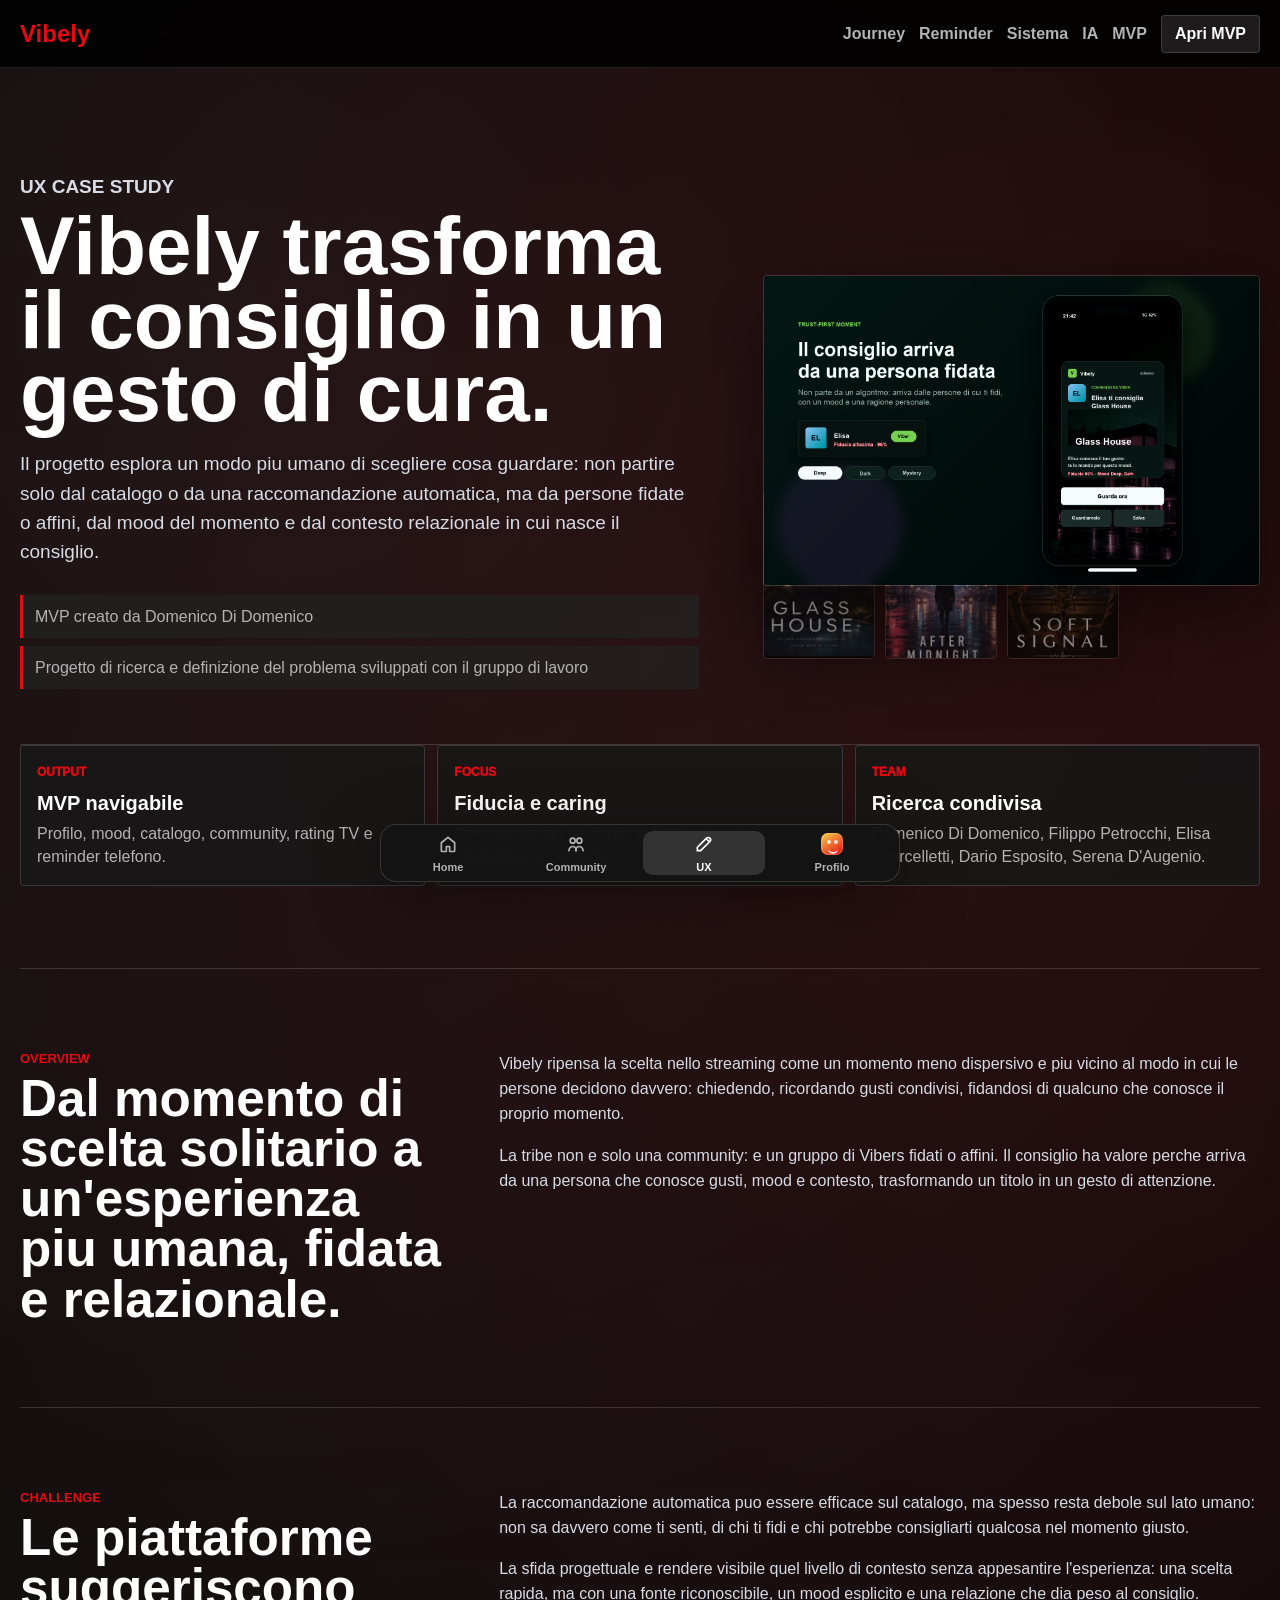
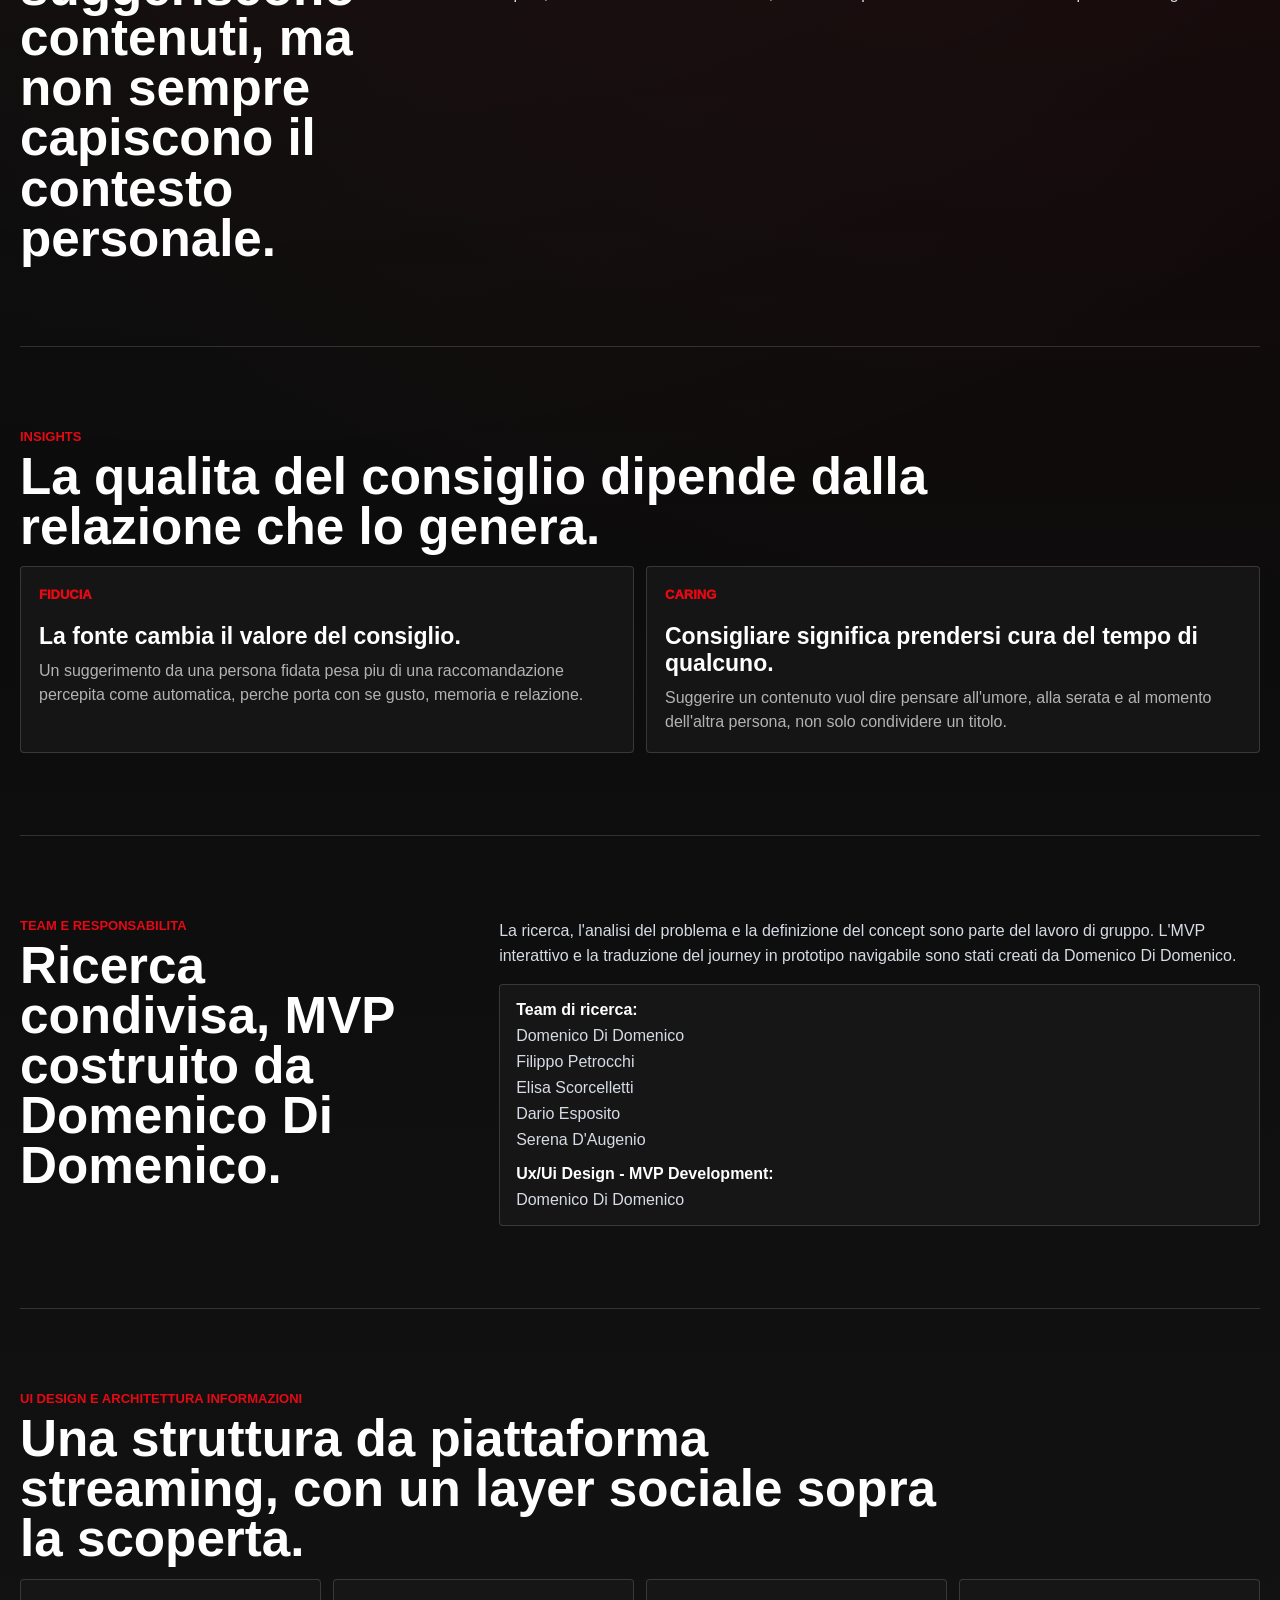
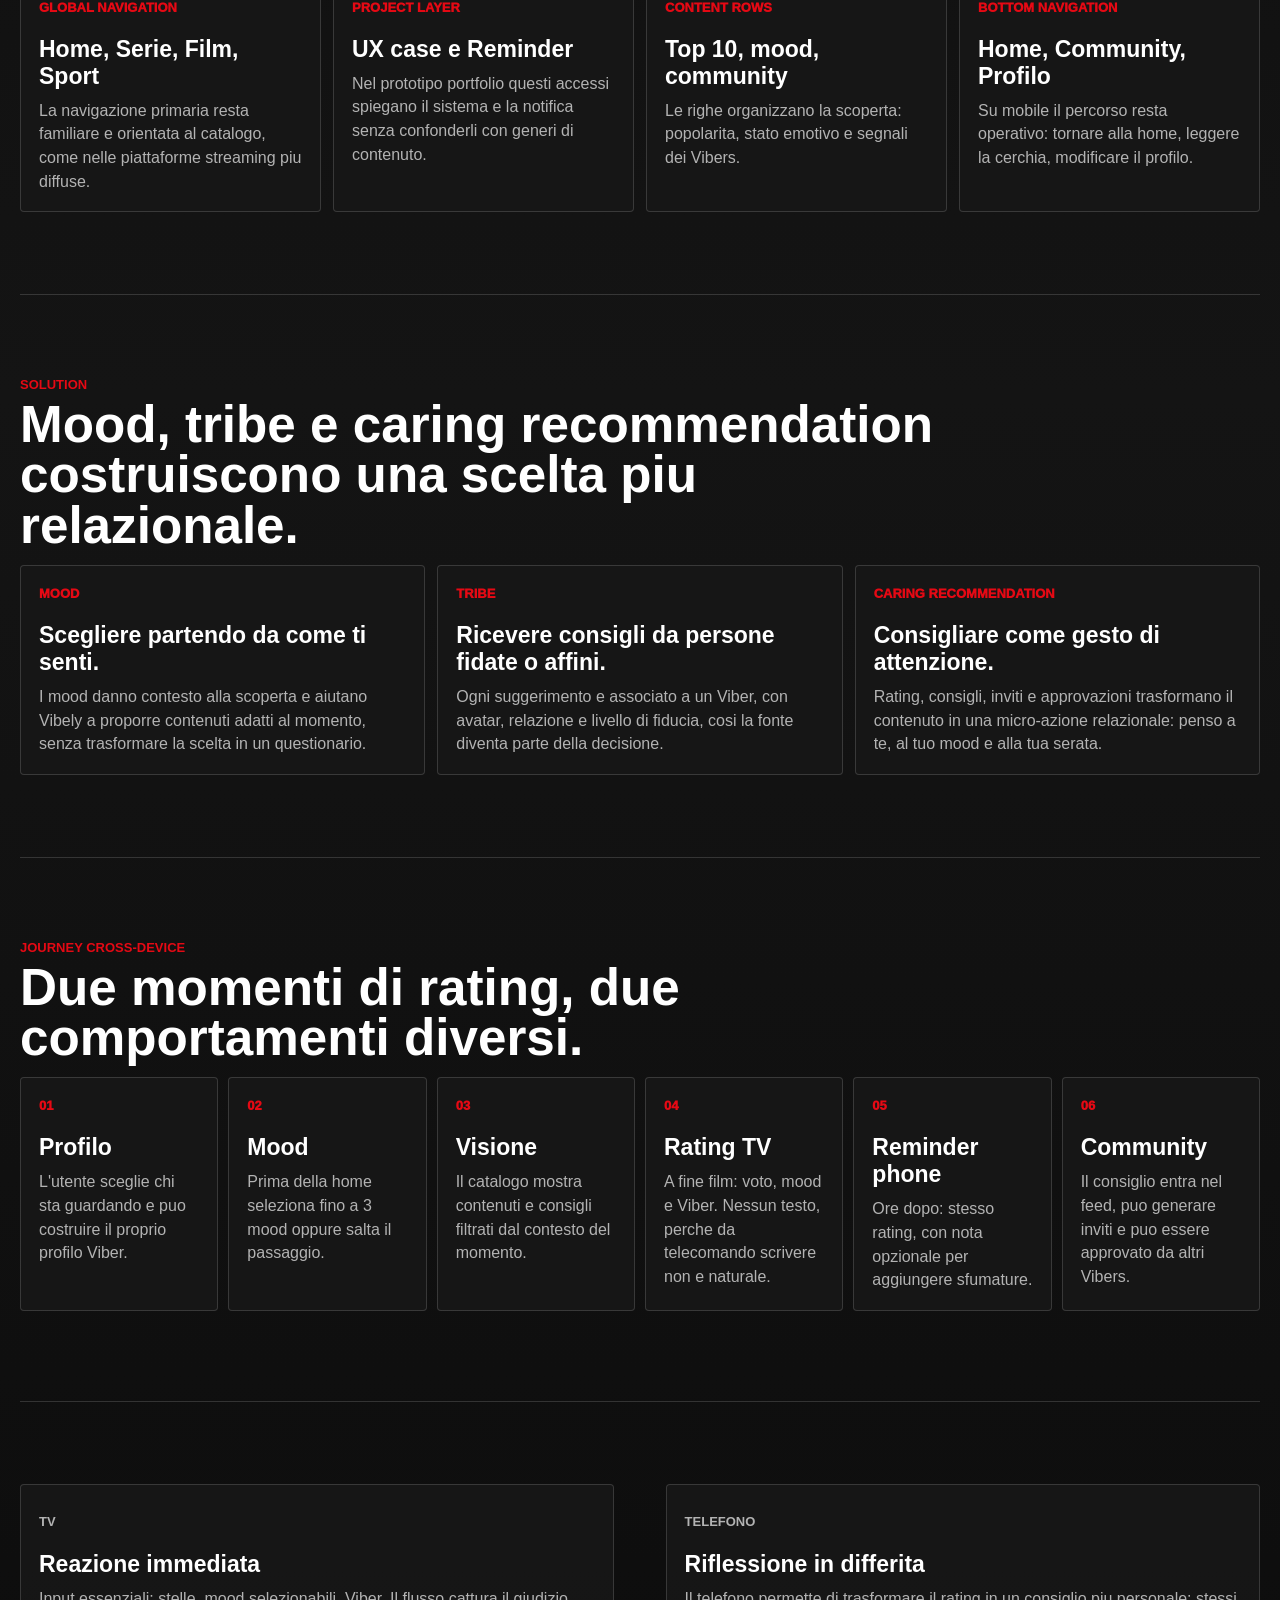
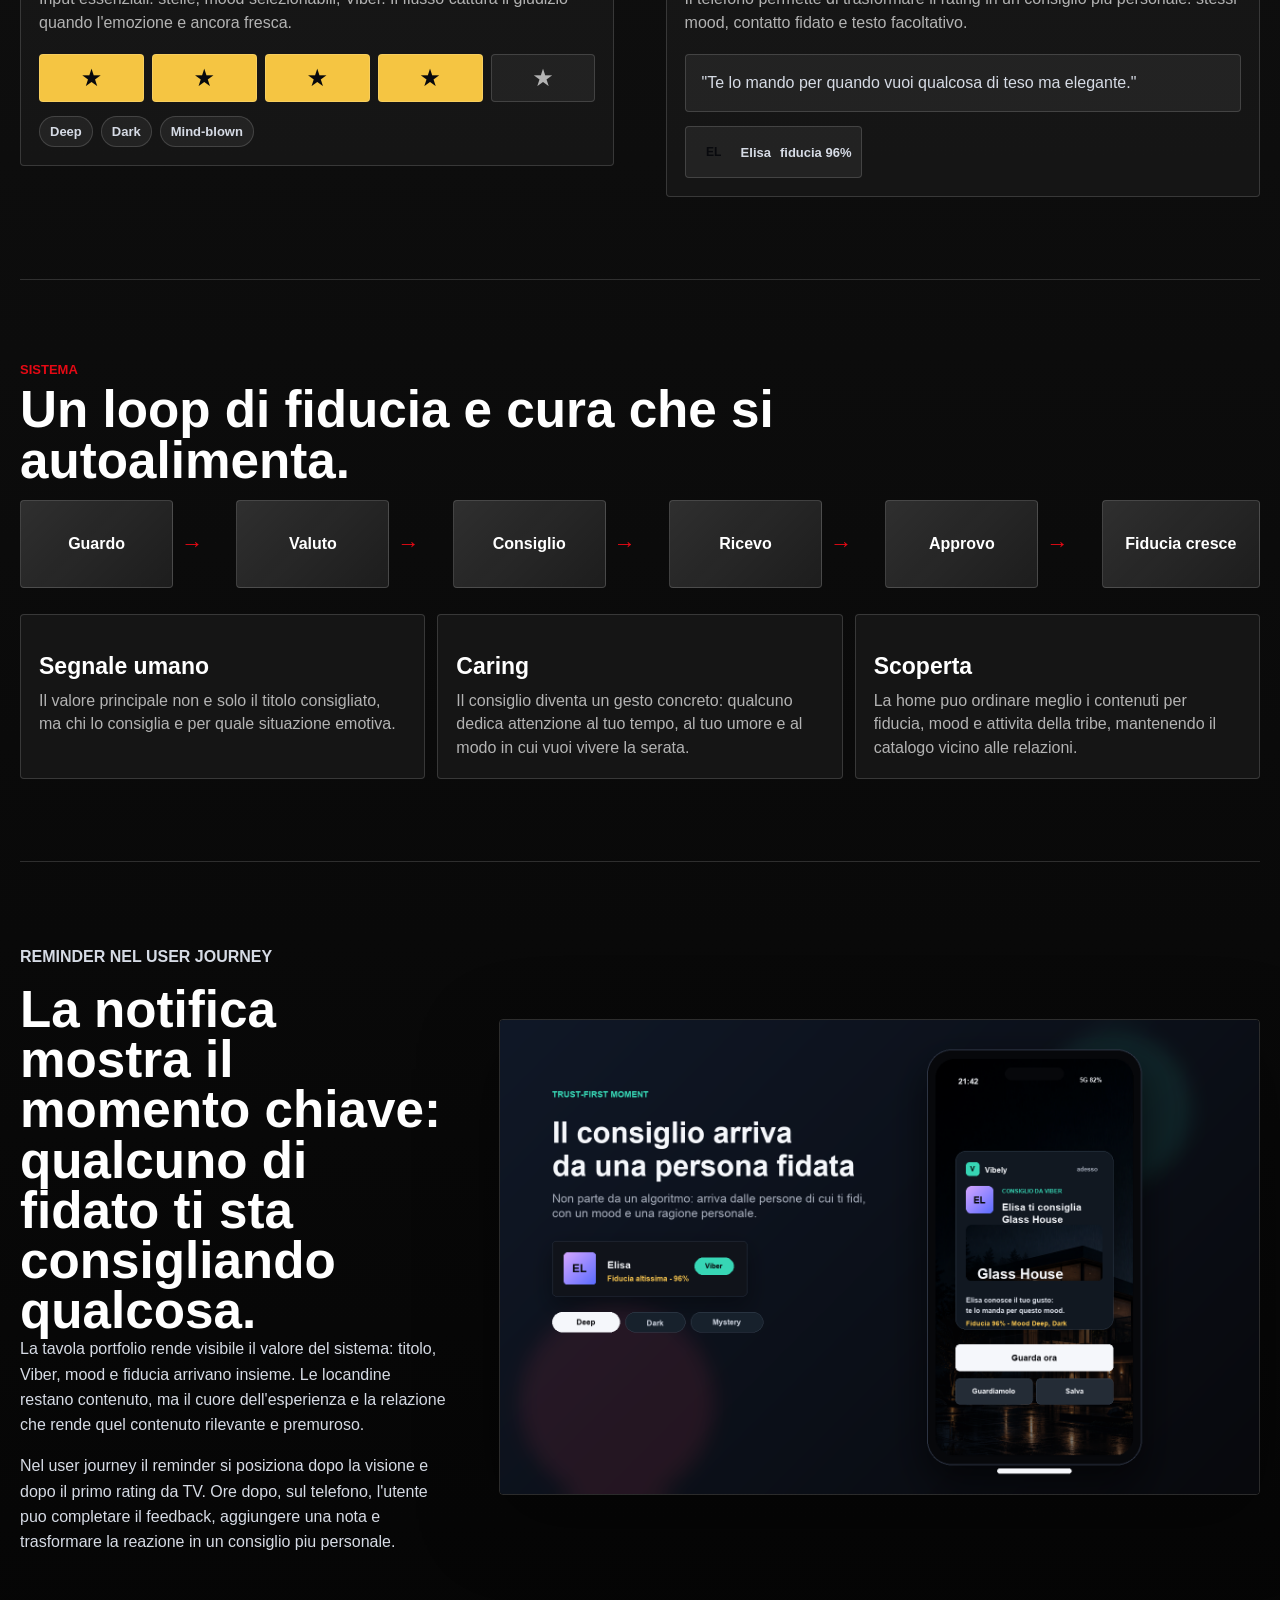
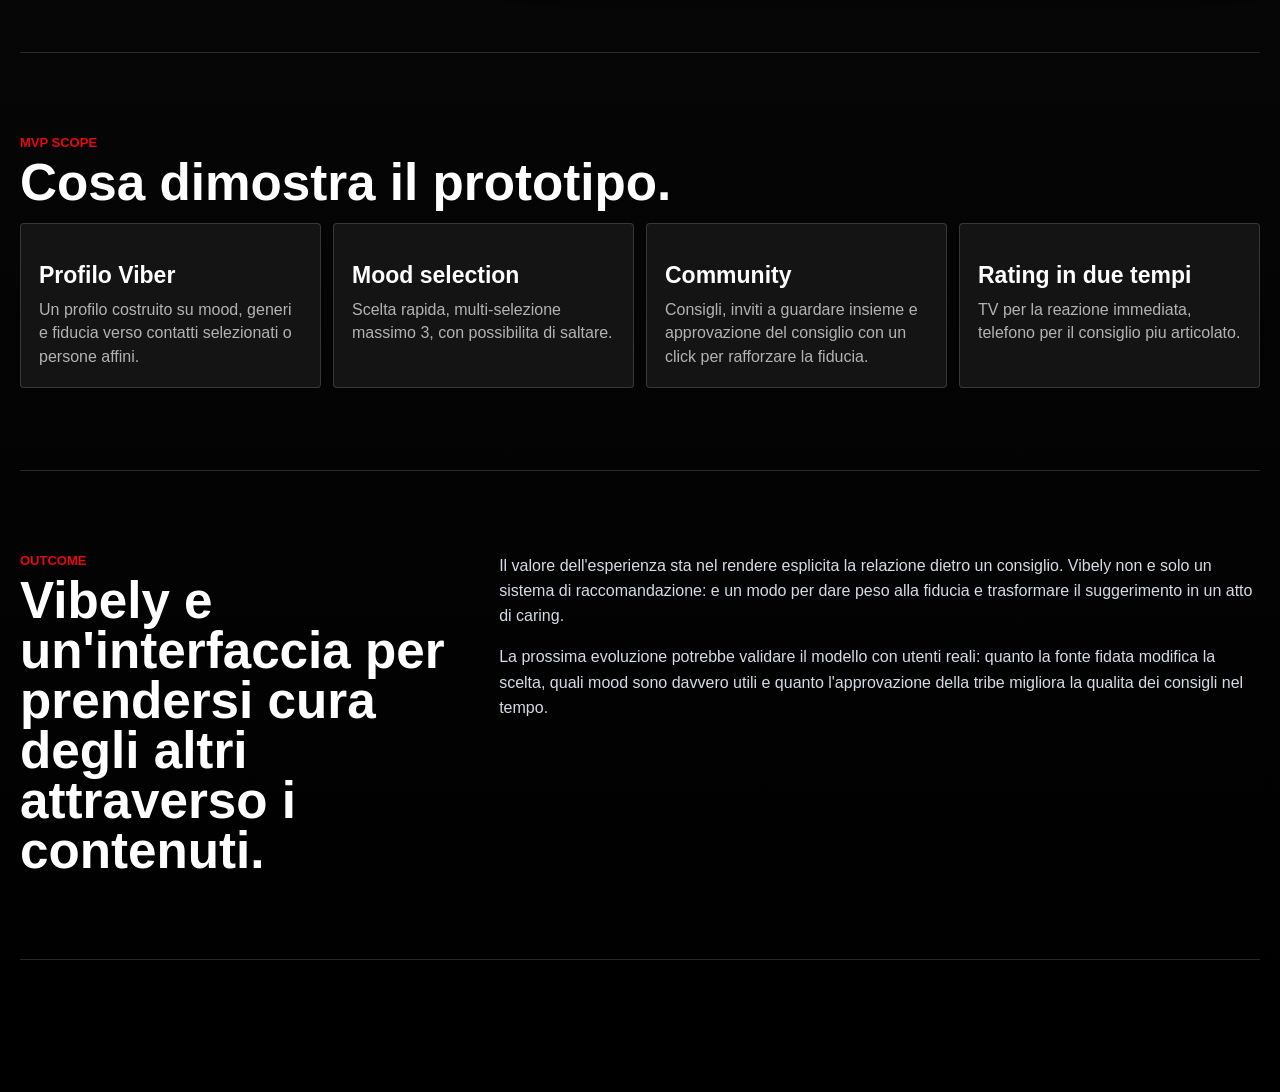
==== commit 5c19473e: "Keep bottom navigation fixed on desktop" ====
--- a/ux.html
+++ b/ux.html
@@ -4,7 +4,7 @@
     <meta charset="utf-8" />
     <meta name="viewport" content="width=device-width, initial-scale=1" />
     <title>Vibely UX Case Study</title>
-    <link rel="stylesheet" href="./styles.css?v=vibely-ui-8" />
+    <link rel="stylesheet" href="./styles.css?v=vibely-ui-12" />
   </head>
   <body class="ux-case-page">
     <main class="ux-case">
--- a/styles.css
+++ b/styles.css
@@ -1053,7 +1053,8 @@
 .rank-number {
   position: absolute;
   left: 8px;
-  bottom: 66px;
+  top: 154px;
+  bottom: auto;
   z-index: 3;
   width: 54px;
   height: 54px;
@@ -1846,6 +1847,7 @@
 }
 
 .tv-rating-card {
+  position: relative;
   width: min(860px, 100%);
   max-height: min(720px, calc(100dvh - 48px));
   overflow-y: auto;
@@ -1855,6 +1857,16 @@
   box-shadow: 0 30px 100px rgba(0, 0, 0, 0.62);
   padding: clamp(18px, 2.2vw, 28px);
   scrollbar-width: none;
+}
+
+.close-tv-rating {
+  position: absolute;
+  top: 16px;
+  right: 16px;
+  z-index: 2;
+  width: 48px;
+  height: 48px;
+  font-size: 28px;
 }
 
 .tv-rating-card::-webkit-scrollbar {
@@ -2042,16 +2054,18 @@
 .ux-case {
   width: min(1240px, calc(100% - 36px));
   margin: 0 auto;
-  padding: 0 0 132px;
+  padding: 68px 0 132px;
 }
 
 .ux-case-nav {
-  position: sticky;
+  position: fixed;
   top: 0;
+  left: 0;
+  right: 0;
   z-index: 12;
   min-height: 68px;
-  width: 100vw;
-  margin-left: calc(50% - 50vw);
+  width: 100%;
+  margin-left: 0;
   padding: 0 max(18px, calc((100vw - 1240px) / 2));
   display: flex;
   align-items: center;
@@ -2554,7 +2568,8 @@
   }
 
   .rank-number {
-    bottom: 50px;
+    top: 82px;
+    bottom: auto;
     width: 42px;
     height: 42px;
     font-size: 24px;
@@ -2598,13 +2613,13 @@
   }
 
   .bottom-nav {
-    position: static;
-    left: auto;
-    bottom: auto;
-    transform: none;
+    position: fixed;
+    left: 50%;
+    bottom: 18px;
+    transform: translateX(-50%);
     width: min(520px, calc(100vw - 48px));
     min-height: 58px;
-    margin: 24px auto 0;
+    margin: 0;
     padding: 6px;
   }
 
@@ -3140,10 +3155,11 @@
 
   .ux-case {
     width: min(100% - 28px, 680px);
+    padding-top: 112px;
   }
 
   .ux-case-nav {
-    position: sticky;
+    position: fixed;
     align-items: flex-start;
     flex-direction: column;
     gap: 8px;
